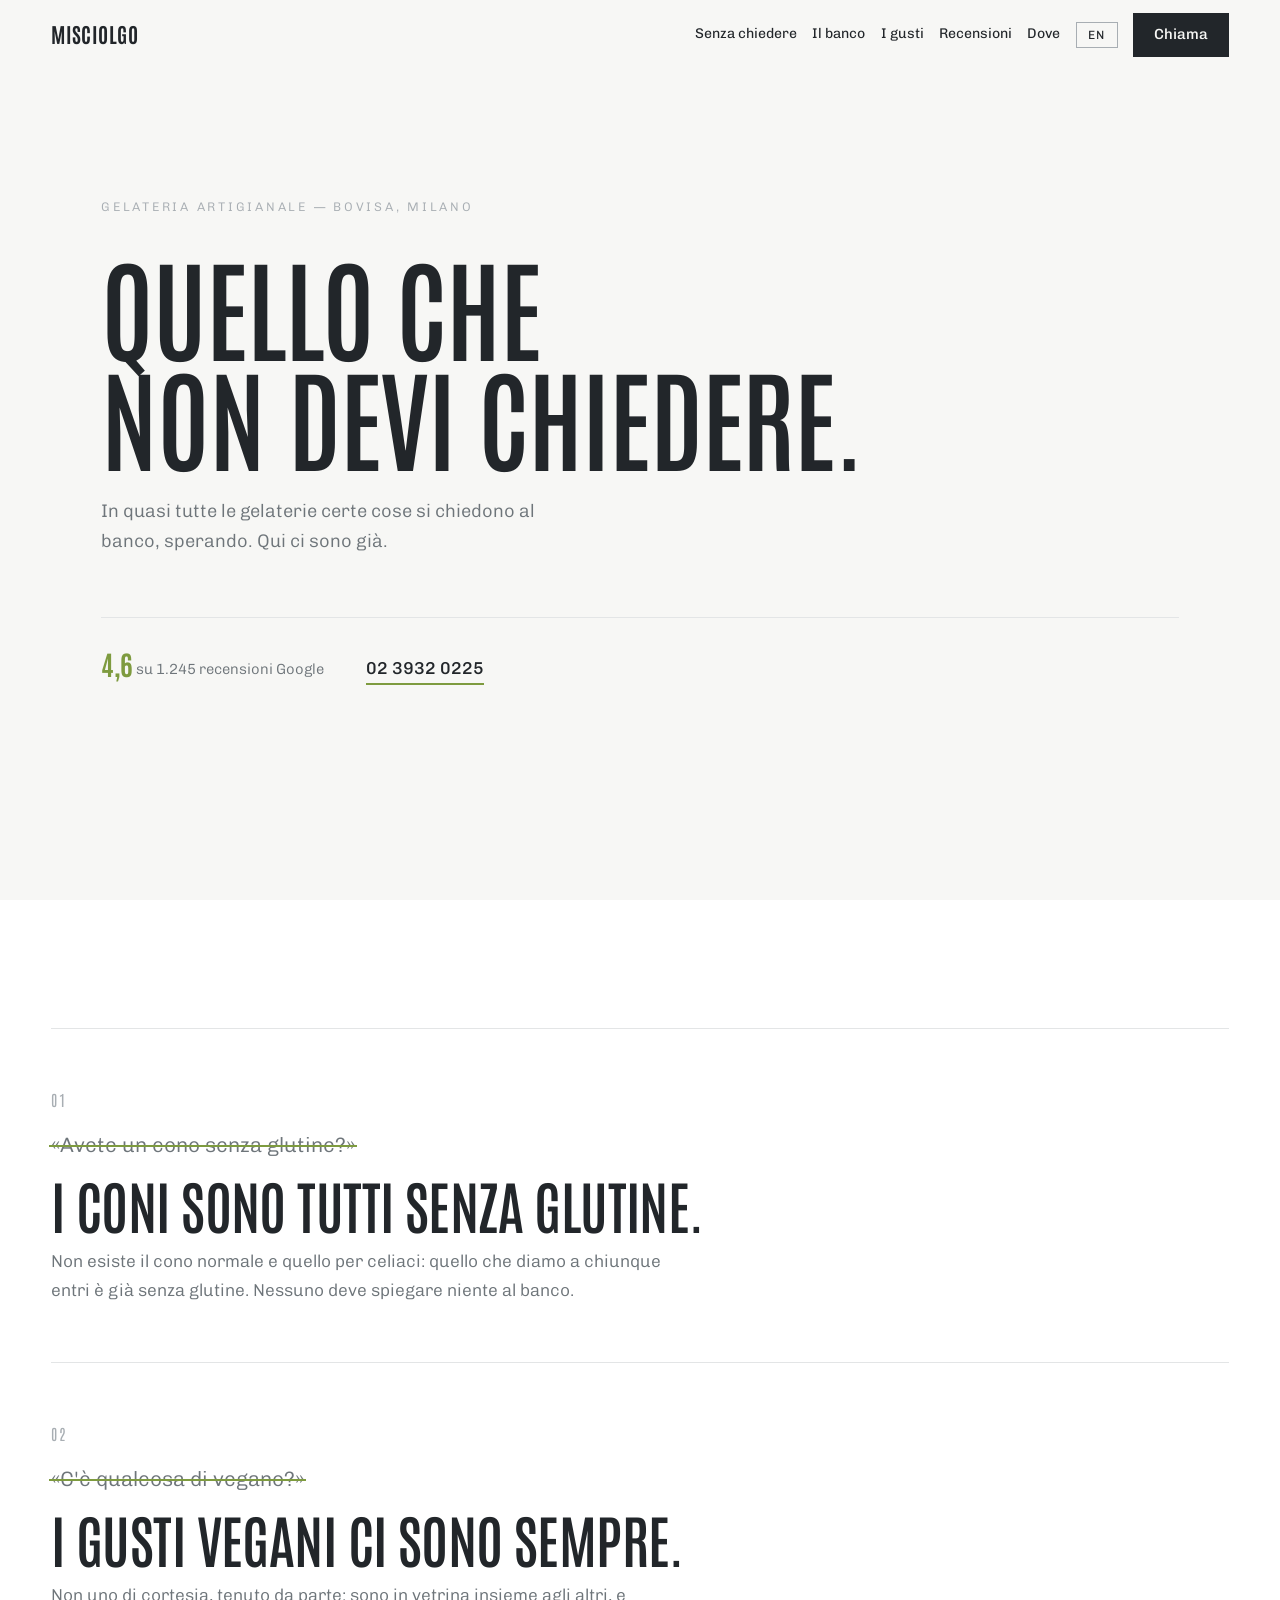
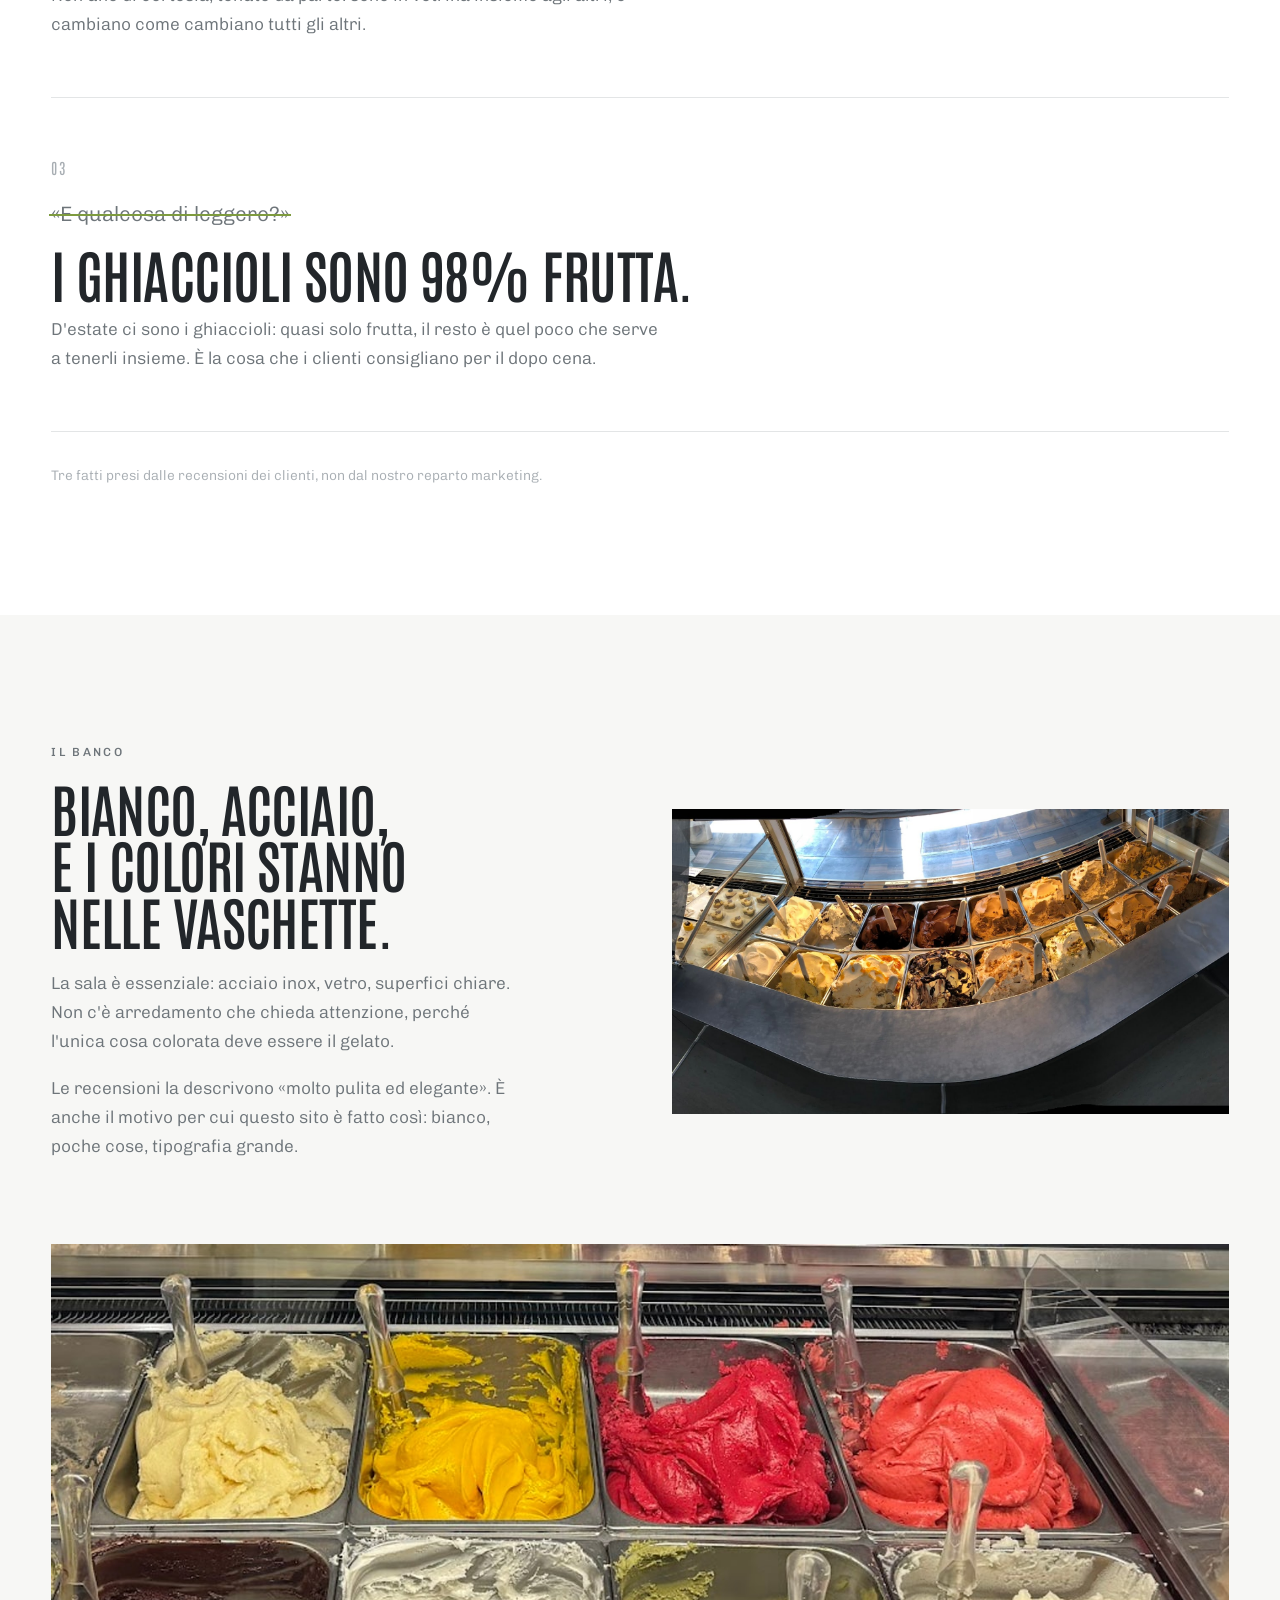
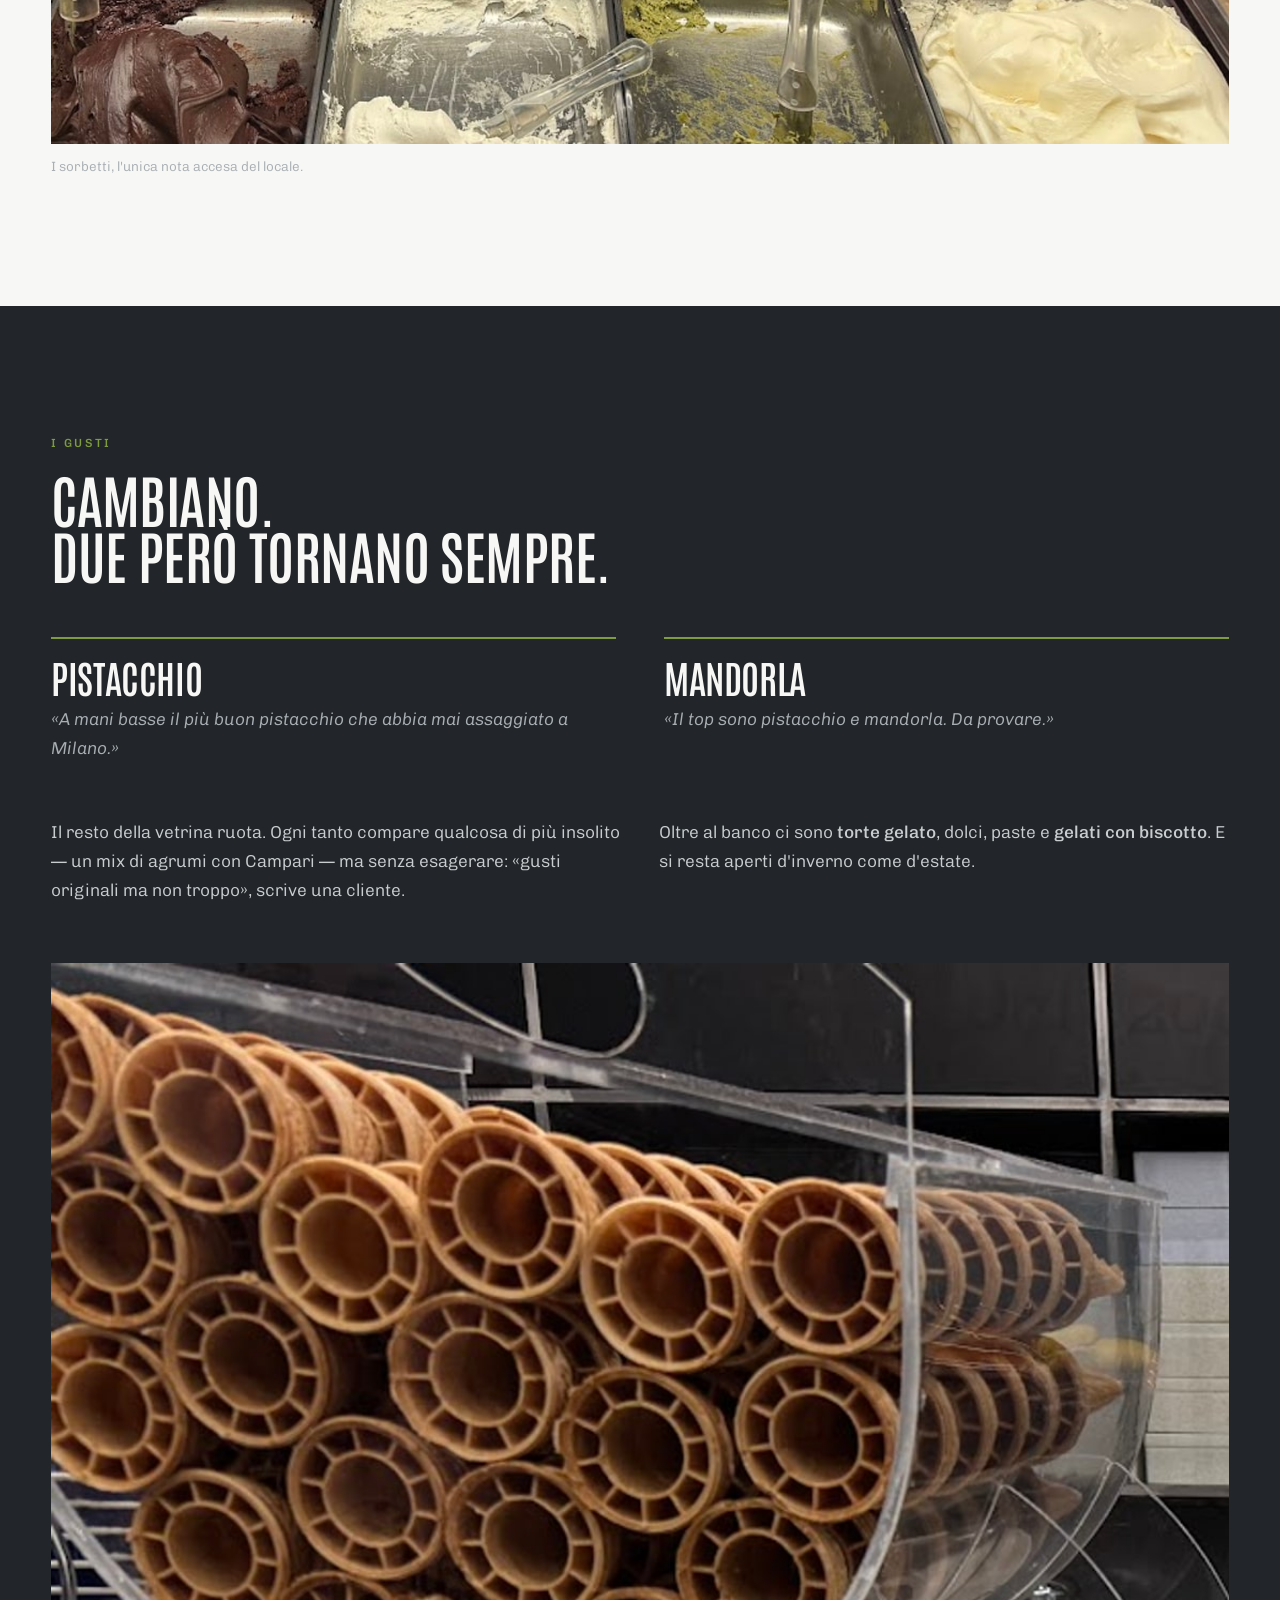
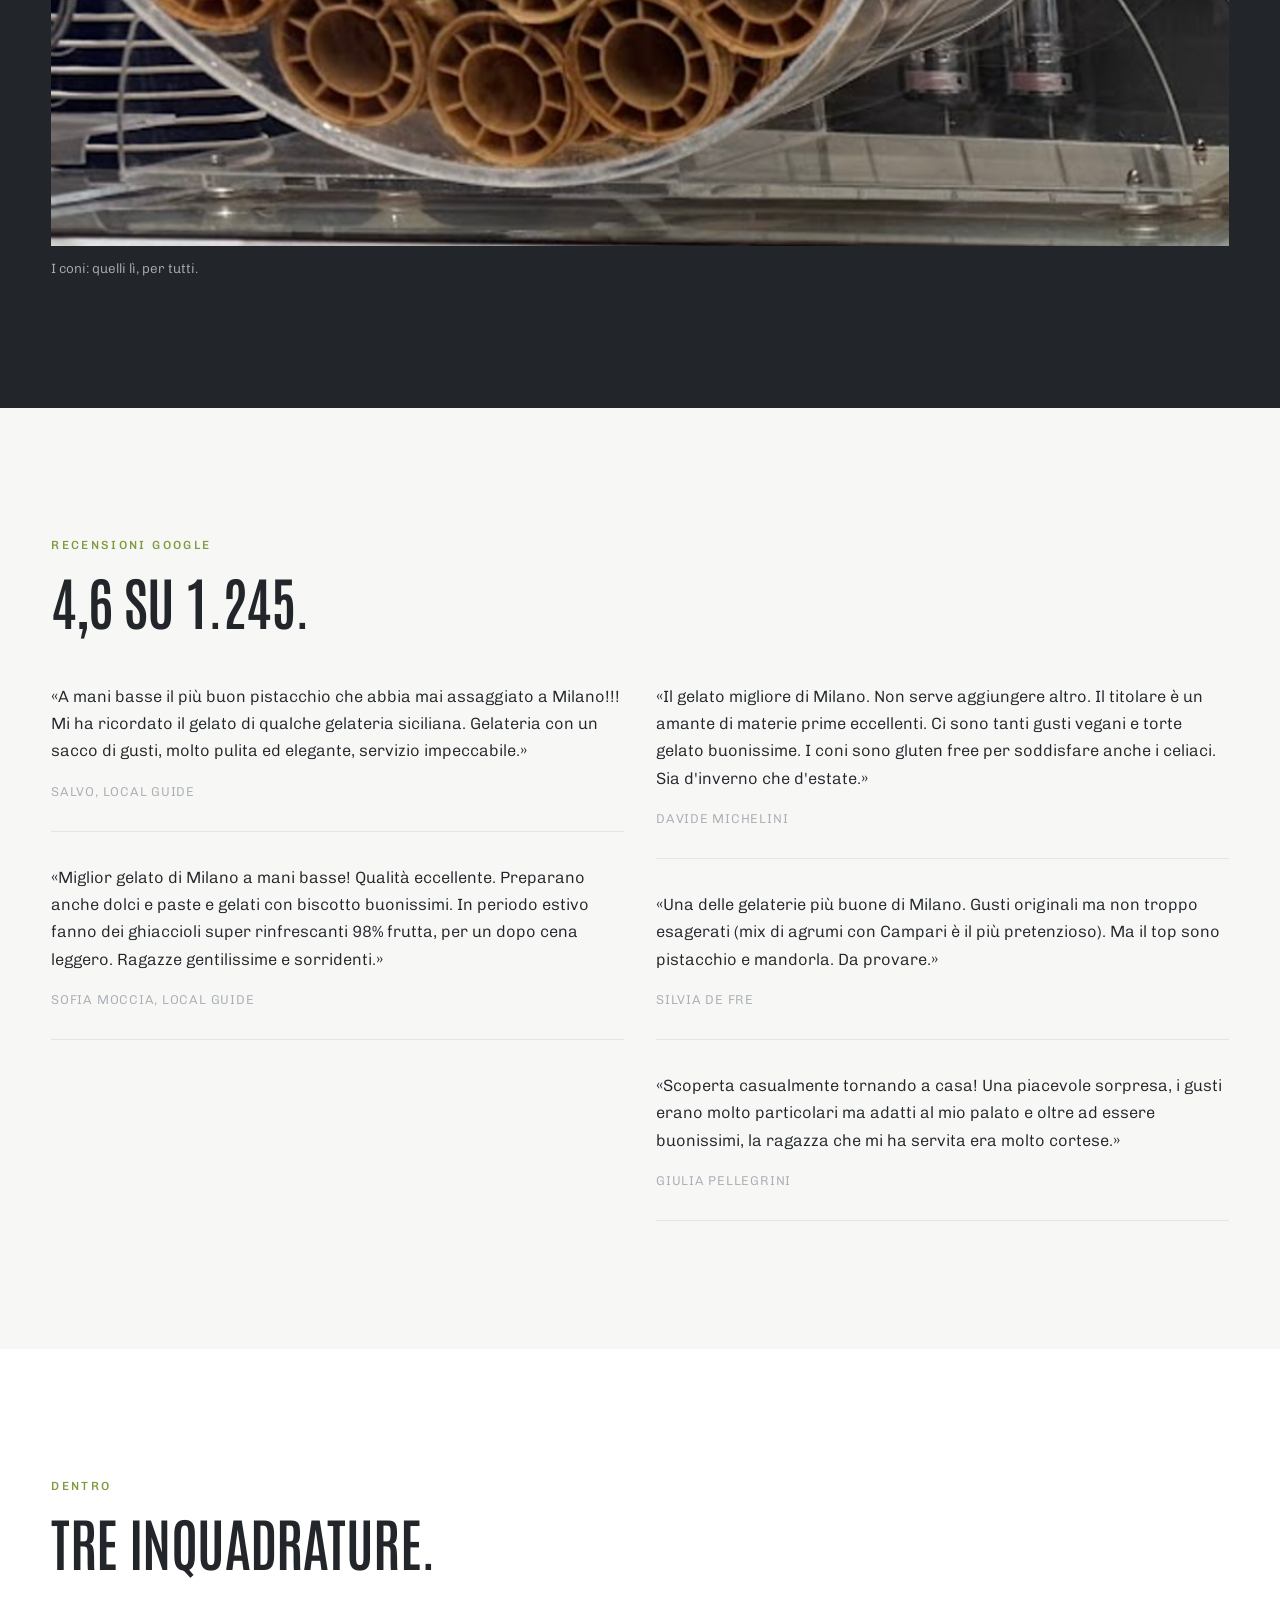
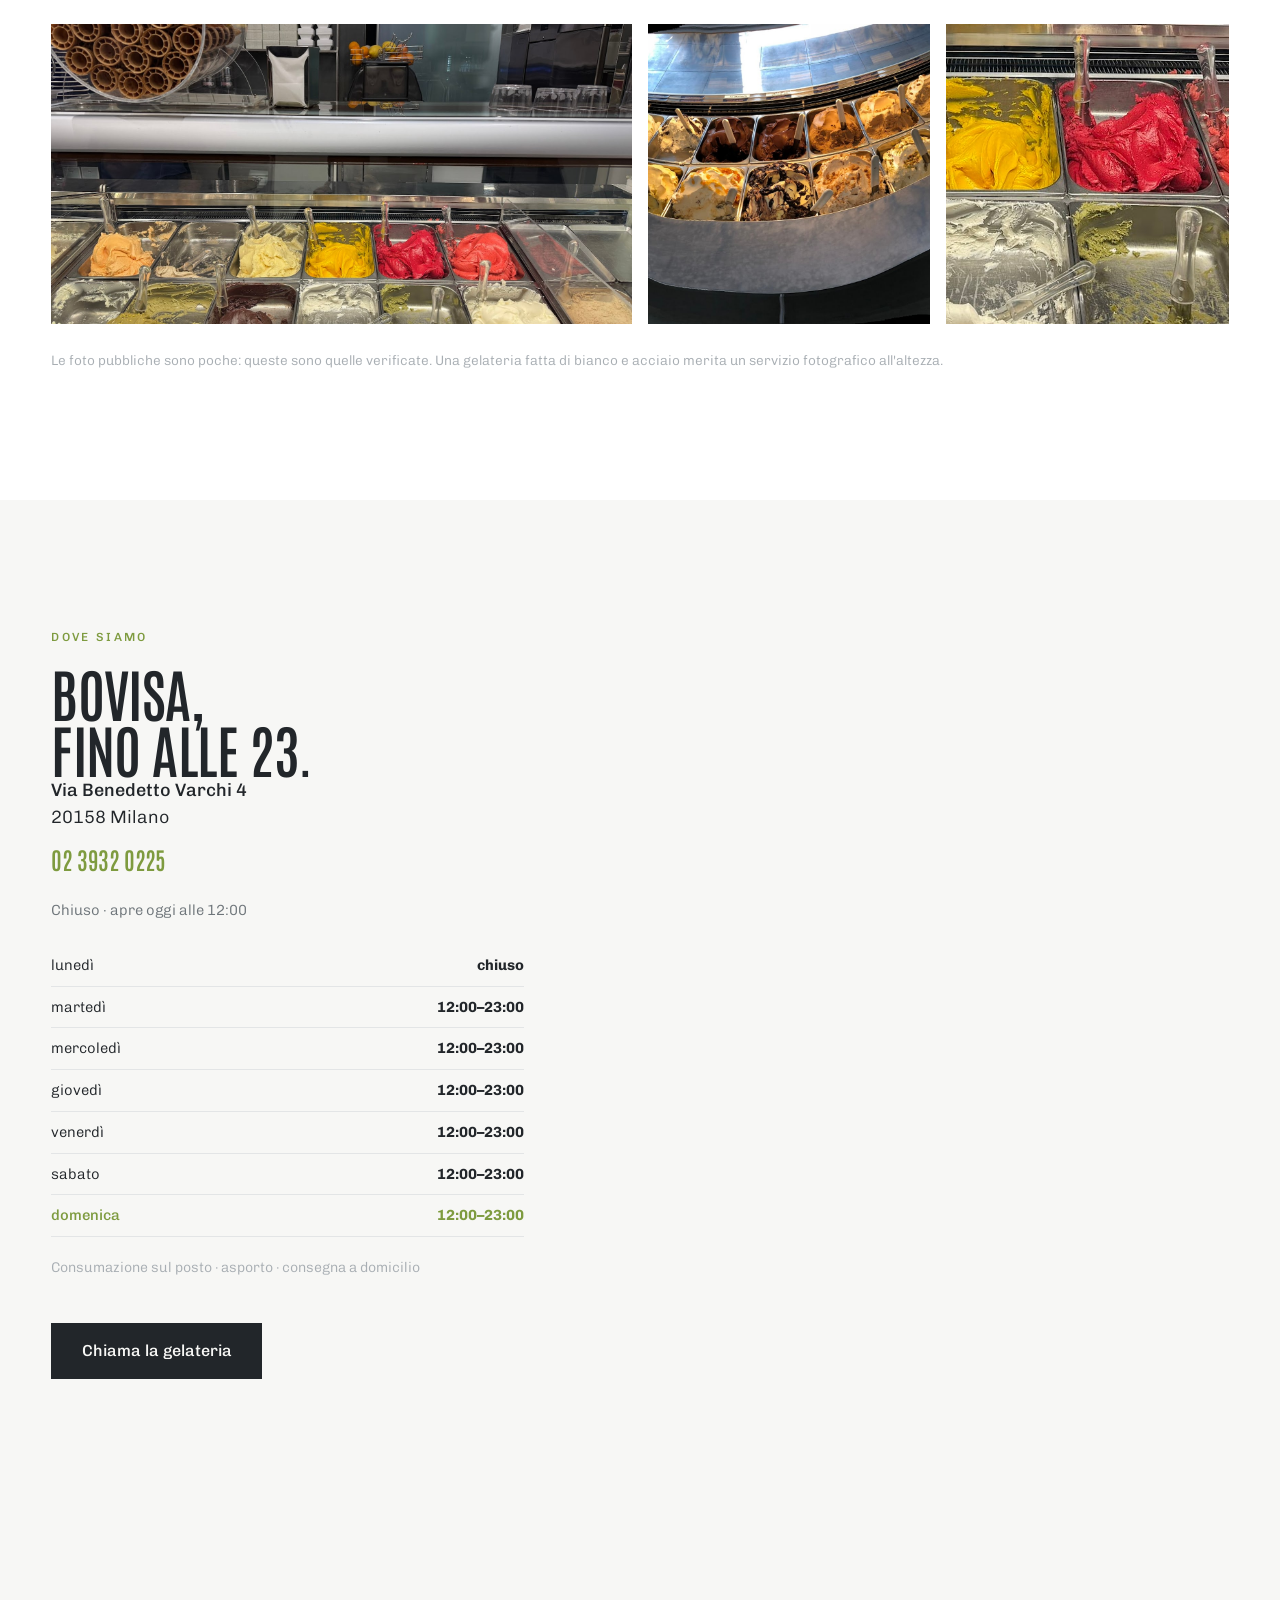
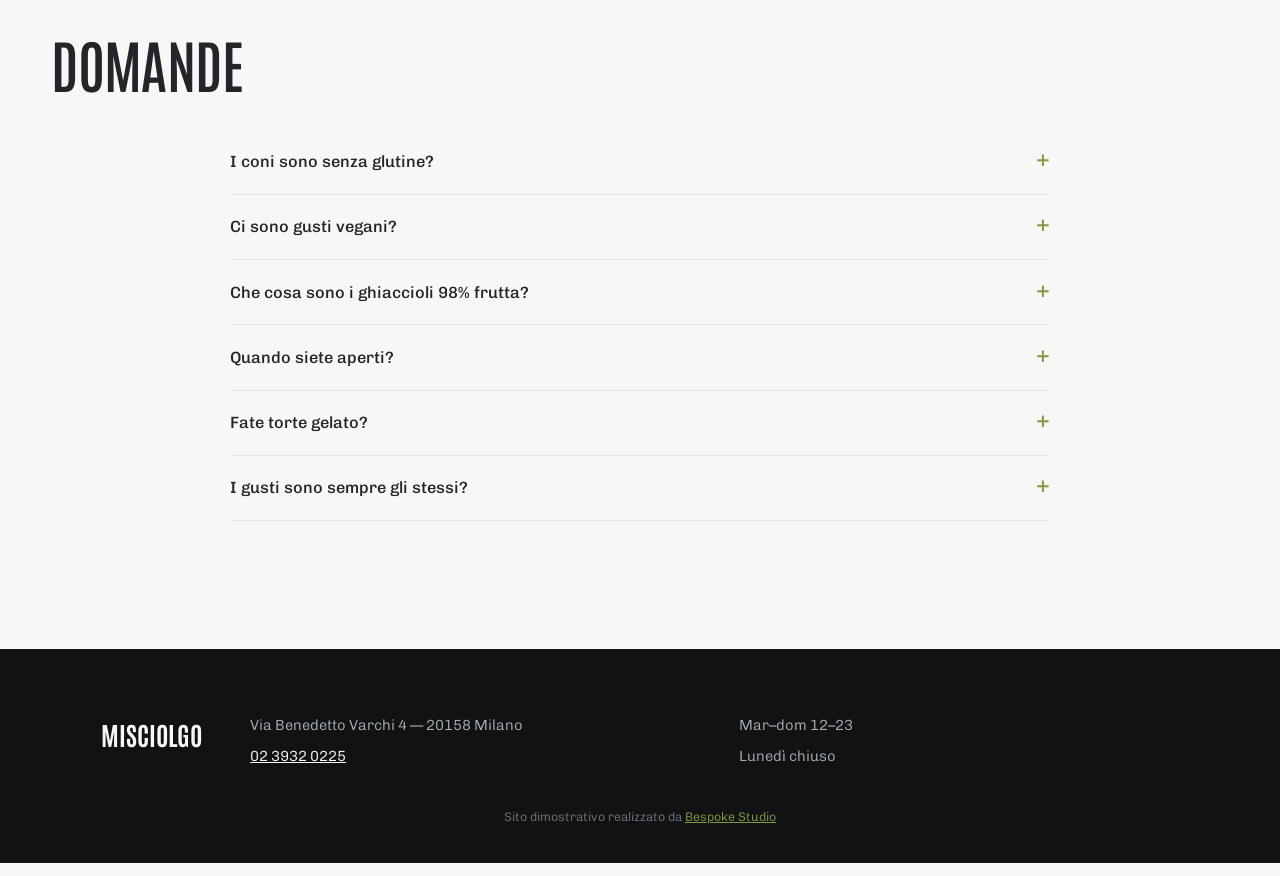
==== index.html @ 778546ae "MiSciolgo — sito vetrina (gelateria, Bovisa, Milano) Concept «Quello che non devi chiedere»: coni tu" ====
<!doctype html>
<html lang="it">
<head>
<meta charset="utf-8">
<meta name="viewport" content="width=device-width, initial-scale=1">
<title>MiSciolgo — Gelateria artigianale in Bovisa, Milano | Coni senza glutine</title>
<meta name="description" content="Gelateria artigianale in Bovisa, Milano: i coni sono tutti senza glutine, ci sono sempre gusti vegani e i ghiaccioli sono 98% frutta. Via Benedetto Varchi 4. 4,6 su 1.245 recensioni Google. Aperto fino alle 23.">
<link rel="canonical" href="https://rotenzark.github.io/misciolgo/">
<meta property="og:type" content="website">
<meta property="og:title" content="MiSciolgo — Gelateria artigianale in Bovisa, Milano">
<meta property="og:description" content="Quello che non devi chiedere: coni senza glutine, gusti vegani, ghiaccioli 98% frutta. Via Benedetto Varchi 4.">
<meta property="og:url" content="https://rotenzark.github.io/misciolgo/">
<meta property="og:image" content="https://rotenzark.github.io/misciolgo/img/og.jpg">
<meta property="og:locale" content="it_IT">
<meta name="twitter:card" content="summary_large_image">
<meta name="twitter:title" content="MiSciolgo — Gelateria artigianale in Bovisa, Milano">
<meta name="twitter:description" content="Coni senza glutine, gusti vegani, ghiaccioli 98% frutta. Bovisa, Milano.">
<meta name="twitter:image" content="https://rotenzark.github.io/misciolgo/img/og.jpg">
<meta name="theme-color" content="#F7F7F5">
<link rel="icon" href="img/favicon.svg" type="image/svg+xml">
<link rel="icon" href="img/favicon-32.png" sizes="32x32">
<link rel="apple-touch-icon" href="img/apple-touch-icon.png">
<link rel="preconnect" href="https://fonts.googleapis.com">
<link rel="preconnect" href="https://fonts.gstatic.com" crossorigin>
<link href="https://fonts.googleapis.com/css2?family=Antonio:wght@400;600;700&family=Chivo:wght@300;400;500;600&display=swap" rel="stylesheet">
<link rel="stylesheet" href="css/styles.css?v=1">
<script src="https://cdn.jsdelivr.net/npm/gsap@3.12.5/dist/gsap.min.js" defer></script>
<script src="https://cdn.jsdelivr.net/npm/gsap@3.12.5/dist/ScrollTrigger.min.js" defer></script>
<script src="js/main.js?v=1" defer></script>
<script type="application/ld+json">
{
  "@context": "https://schema.org",
  "@type": "IceCreamShop",
  "name": "MiSciolgo",
  "description": "Gelateria artigianale in Bovisa, Milano: gelati, sorbetti e torte gelato preparati in laboratorio, coni senza glutine, gusti vegani e ghiaccioli 98% frutta.",
  "url": "https://rotenzark.github.io/misciolgo/",
  "telephone": "+390239320225",
  "image": "https://rotenzark.github.io/misciolgo/img/banco.jpg",
  "priceRange": "€€",
  "servesCuisine": "Gelato",
  "address": {
    "@type": "PostalAddress",
    "streetAddress": "Via Benedetto Varchi 4",
    "addressLocality": "Milano",
    "postalCode": "20158",
    "addressCountry": "IT"
  },
  "geo": { "@type": "GeoCoordinates", "latitude": 45.4992998, "longitude": 9.1653897 },
  "aggregateRating": { "@type": "AggregateRating", "ratingValue": "4.6", "reviewCount": "1245" },
  "openingHoursSpecification": [
    { "@type": "OpeningHoursSpecification", "dayOfWeek": ["Tuesday","Wednesday","Thursday","Friday","Saturday","Sunday"], "opens": "12:00", "closes": "23:00" }
  ]
}
</script>
<script type="application/ld+json">
{
  "@context": "https://schema.org",
  "@type": "FAQPage",
  "mainEntity": [
    {
      "@type": "Question",
      "name": "I coni sono senza glutine?",
      "acceptedAnswer": { "@type": "Answer", "text": "Sì, tutti. Non c'è un cono normale e uno per celiaci: il cono che diamo a chiunque è già senza glutine." }
    },
    {
      "@type": "Question",
      "name": "Ci sono gusti vegani?",
      "acceptedAnswer": { "@type": "Answer", "text": "Sì, e non uno solo: i gusti vegani sono sempre in banco, non su richiesta." }
    },
    {
      "@type": "Question",
      "name": "Che cosa sono i ghiaccioli 98% frutta?",
      "acceptedAnswer": { "@type": "Answer", "text": "Ghiaccioli d'estate fatti quasi interamente di frutta: leggeri, buoni dopo cena. Il 98% è la quota di frutta, il resto è quello che serve per tenerli insieme." }
    },
    {
      "@type": "Question",
      "name": "Quando siete aperti?",
      "acceptedAnswer": { "@type": "Answer", "text": "Da martedì a domenica dalle 12 alle 23. Il lunedì è il giorno di chiusura. Siamo aperti d'inverno come d'estate." }
    },
    {
      "@type": "Question",
      "name": "Fate torte gelato?",
      "acceptedAnswer": { "@type": "Answer", "text": "Sì, insieme a dolci, paste e gelati con biscotto. Per le torte conviene una telefonata allo 02 3932 0225." }
    },
    {
      "@type": "Question",
      "name": "I gusti sono sempre gli stessi?",
      "acceptedAnswer": { "@type": "Answer", "text": "No, cambiano periodicamente. Fra quelli che i clienti citano più spesso ci sono il pistacchio e la mandorla; ogni tanto compare qualcosa di più insolito, come un mix di agrumi con Campari." }
    }
  ]
}
</script>
</head>
<body>

<div id="intro" aria-hidden="true"><span id="introMark">MiSciolgo</span></div>

<a class="skip" href="#hero" data-i18n="skip">Vai al contenuto</a>

<header id="header">
  <a class="brand" href="#hero" aria-label="MiSciolgo, torna in cima" data-i18n-aria="brand.aria">MiSciolgo</a>
  <button id="burger" aria-expanded="false" aria-controls="mainNav" aria-label="Apri il menu" data-i18n-aria="burger.aria">
    <span></span><span></span><span></span>
  </button>
  <nav id="mainNav" aria-label="Principale">
    <a href="#chiedere" data-i18n="nav.chiedere">Senza chiedere</a>
    <a href="#banco" data-i18n="nav.banco">Il banco</a>
    <a href="#gusti" data-i18n="nav.gusti">I gusti</a>
    <a href="#voci" data-i18n="nav.voci">Recensioni</a>
    <a href="#dove" data-i18n="nav.dove">Dove</a>
    <button id="langToggle" type="button" aria-label="Switch to English" data-i18n-aria="lang.aria"><span data-i18n="lang.txt">EN</span></button>
    <a class="cta" href="tel:+390239320225" data-i18n="nav.cta">Chiama</a>
  </nav>
</header>

<main>

<!-- ══════════ HERO ══════════ -->
<section id="hero">
  <p class="hero-kicker" data-i18n="hero.kicker">Gelateria artigianale — Bovisa, Milano</p>
  <h1 data-i18n="hero.h">Quello che<br>non devi chiedere.</h1>
  <p class="hero-sub" data-i18n="hero.sub">In quasi tutte le gelaterie certe cose si chiedono al banco, sperando. Qui ci sono già.</p>
  <div class="hero-meta">
    <p class="hero-rating"><strong>4,6</strong> <span data-i18n="hero.rating">su 1.245 recensioni Google</span></p>
    <a class="hero-call" href="tel:+390239320225">02 3932 0225</a>
  </div>
</section>

<!-- ══════════ I TRE FATTI — il gesto-firma ══════════ -->
<section id="chiedere">
  <ol class="fatti">
    <li class="fatto reveal">
      <p class="domanda"><span class="dom-testo" data-i18n="q1">«Avete un cono senza glutine?»</span></p>
      <h2 data-i18n="a1">I coni sono tutti senza glutine.</h2>
      <p class="fatto-p" data-i18n="p1">Non esiste il cono normale e quello per celiaci: quello che diamo a chiunque entri è già senza glutine. Nessuno deve spiegare niente al banco.</p>
    </li>
    <li class="fatto reveal">
      <p class="domanda"><span class="dom-testo" data-i18n="q2">«C'è qualcosa di vegano?»</span></p>
      <h2 data-i18n="a2">I gusti vegani ci sono sempre.</h2>
      <p class="fatto-p" data-i18n="p2">Non uno di cortesia, tenuto da parte: sono in vetrina insieme agli altri, e cambiano come cambiano tutti gli altri.</p>
    </li>
    <li class="fatto reveal">
      <p class="domanda"><span class="dom-testo" data-i18n="q3">«E qualcosa di leggero?»</span></p>
      <h2 data-i18n="a3">I ghiaccioli sono 98% frutta.</h2>
      <p class="fatto-p" data-i18n="p3">D'estate ci sono i ghiaccioli: quasi solo frutta, il resto è quel poco che serve a tenerli insieme. È la cosa che i clienti consigliano per il dopo cena.</p>
    </li>
  </ol>
  <p class="fatti-nota reveal" data-i18n="fatti.nota">Tre fatti presi dalle recensioni dei clienti, non dal nostro reparto marketing.</p>
</section>

<!-- ══════════ IL BANCO ══════════ -->
<section id="banco">
  <div class="banco-grid">
    <div class="banco-testo reveal">
      <p class="eyebrow" data-i18n="banco.eyebrow">Il banco</p>
      <h2 data-i18n="banco.h">Bianco, acciaio,<br>e i colori stanno<br>nelle vaschette.</h2>
      <p data-i18n="banco.p1">La sala è essenziale: acciaio inox, vetro, superfici chiare. Non c'è arredamento che chieda attenzione, perché l'unica cosa colorata deve essere il gelato.</p>
      <p data-i18n="banco.p2">Le recensioni la descrivono «molto pulita ed elegante». È anche il motivo per cui questo sito è fatto così: bianco, poche cose, tipografia grande.</p>
    </div>
    <figure class="banco-fig reveal">
      <img src="img/acciaio.jpg" alt="Il banco curvo in acciaio inox con le vaschette del gelato" width="1700" height="921">
    </figure>
  </div>
  <figure class="banco-largo reveal">
    <img src="img/sorbetti.jpg" alt="Le vaschette dei sorbetti: mango, frutti rossi, pistacchio, cioccolato fondente" width="1400" height="781">
    <figcaption data-i18n="banco.cap">I sorbetti, l'unica nota accesa del locale.</figcaption>
  </figure>
</section>

<!-- ══════════ I GUSTI ══════════ -->
<section id="gusti">
  <div class="sec-head reveal">
    <p class="eyebrow" data-i18n="gusti.eyebrow">I gusti</p>
    <h2 data-i18n="gusti.h">Cambiano.<br>Due però tornano sempre.</h2>
  </div>
  <div class="gusti-due">
    <div class="gusto-big reveal">
      <h3>Pistacchio</h3>
      <p data-i18n="g1">«A mani basse il più buon pistacchio che abbia mai assaggiato a Milano.»</p>
    </div>
    <div class="gusto-big reveal">
      <h3>Mandorla</h3>
      <p data-i18n="g2">«Il top sono pistacchio e mandorla. Da provare.»</p>
    </div>
  </div>
  <div class="gusti-altro reveal">
    <p data-i18n="gusti.p1">Il resto della vetrina ruota. Ogni tanto compare qualcosa di più insolito — un mix di agrumi con Campari — ma senza esagerare: «gusti originali ma non troppo», scrive una cliente.</p>
    <p data-i18n="gusti.p2">Oltre al banco ci sono <strong>torte gelato</strong>, dolci, paste e <strong>gelati con biscotto</strong>. E si resta aperti d'inverno come d'estate.</p>
  </div>
  <figure class="gusti-fig reveal">
    <img src="img/coni.jpg" alt="I coni impilati sul banco, tutti senza glutine" width="1100" height="800">
    <figcaption data-i18n="gusti.cap">I coni: quelli lì, per tutti.</figcaption>
  </figure>
</section>

<!-- ══════════ RECENSIONI ══════════ -->
<section id="voci">
  <div class="sec-head reveal">
    <p class="eyebrow" data-i18n="voci.eyebrow">Recensioni Google</p>
    <h2 data-i18n="voci.h">4,6 su 1.245.</h2>
  </div>
  <div class="voci-grid">
    <blockquote class="reveal"><p data-i18n="v1.p">«A mani basse il più buon pistacchio che abbia mai assaggiato a Milano!!! Mi ha ricordato il gelato di qualche gelateria siciliana. Gelateria con un sacco di gusti, molto pulita ed elegante, servizio impeccabile.»</p><cite data-i18n="v1.c">Salvo, Local Guide</cite></blockquote>
    <blockquote class="reveal"><p data-i18n="v2.p">«Miglior gelato di Milano a mani basse! Qualità eccellente. Preparano anche dolci e paste e gelati con biscotto buonissimi. In periodo estivo fanno dei ghiaccioli super rinfrescanti 98% frutta, per un dopo cena leggero. Ragazze gentilissime e sorridenti.»</p><cite data-i18n="v2.c">Sofia Moccia, Local Guide</cite></blockquote>
    <blockquote class="reveal"><p data-i18n="v3.p">«Il gelato migliore di Milano. Non serve aggiungere altro. Il titolare è un amante di materie prime eccellenti. Ci sono tanti gusti vegani e torte gelato buonissime. I coni sono gluten free per soddisfare anche i celiaci. Sia d'inverno che d'estate.»</p><cite data-i18n="v3.c">Davide Michelini</cite></blockquote>
    <blockquote class="reveal"><p data-i18n="v4.p">«Una delle gelaterie più buone di Milano. Gusti originali ma non troppo esagerati (mix di agrumi con Campari è il più pretenzioso). Ma il top sono pistacchio e mandorla. Da provare.»</p><cite data-i18n="v4.c">Silvia De Fre</cite></blockquote>
    <blockquote class="reveal"><p data-i18n="v5.p">«Scoperta casualmente tornando a casa! Una piacevole sorpresa, i gusti erano molto particolari ma adatti al mio palato e oltre ad essere buonissimi, la ragazza che mi ha servita era molto cortese.»</p><cite data-i18n="v5.c">Giulia Pellegrini</cite></blockquote>
  </div>
</section>

<!-- ══════════ GALLERY ══════════ -->
<section id="dentro">
  <div class="sec-head reveal">
    <p class="eyebrow" data-i18n="dentro.eyebrow">Dentro</p>
    <h2 data-i18n="dentro.h">Tre inquadrature.</h2>
  </div>
  <div class="dentro-grid">
    <button class="shot shot-wide reveal" data-full="img/banco.jpg" aria-label="Ingrandisci: il banco" data-i18n-aria="dentro.a1">
      <img src="img/banco.jpg" alt="Il banco con i coni impilati e le vaschette" width="1700" height="1275">
    </button>
    <button class="shot reveal" data-full="img/acciaio.jpg" aria-label="Ingrandisci: il banco in acciaio" data-i18n-aria="dentro.a2">
      <img src="img/acciaio.jpg" alt="Il banco curvo in acciaio inox" width="1700" height="921">
    </button>
    <button class="shot reveal" data-full="img/sorbetti.jpg" aria-label="Ingrandisci: i sorbetti" data-i18n-aria="dentro.a3">
      <img src="img/sorbetti.jpg" alt="Le vaschette dei sorbetti colorati" width="1400" height="781">
    </button>
  </div>
  <p class="dentro-nota reveal" data-i18n="dentro.nota">Le foto pubbliche sono poche: queste sono quelle verificate. Una gelateria fatta di bianco e acciaio merita un servizio fotografico all'altezza.</p>
</section>

<!-- ══════════ DOVE ══════════ -->
<section id="dove">
  <div class="dove-grid">
    <div class="dove-info reveal">
      <p class="eyebrow" data-i18n="dove.eyebrow">Dove siamo</p>
      <h2 data-i18n="dove.h">Bovisa,<br>fino alle 23.</h2>
      <address>
        <strong>Via Benedetto Varchi 4</strong><br>
        20158 Milano
      </address>
      <p class="dove-tel"><a href="tel:+390239320225">02 3932 0225</a></p>
      <p class="dove-stato"><span id="orarioStato">&nbsp;</span></p>
      <ul class="orari">
        <li data-day="1"><span data-i18n="d.lun">lunedì</span><b data-i18n="d.chiuso">chiuso</b></li>
        <li data-day="2"><span data-i18n="d.mar">martedì</span><b>12:00–23:00</b></li>
        <li data-day="3"><span data-i18n="d.mer">mercoledì</span><b>12:00–23:00</b></li>
        <li data-day="4"><span data-i18n="d.gio">giovedì</span><b>12:00–23:00</b></li>
        <li data-day="5"><span data-i18n="d.ven">venerdì</span><b>12:00–23:00</b></li>
        <li data-day="6"><span data-i18n="d.sab">sabato</span><b>12:00–23:00</b></li>
        <li data-day="0"><span data-i18n="d.dom">domenica</span><b>12:00–23:00</b></li>
      </ul>
      <p class="dove-serv" data-i18n="dove.serv">Consumazione sul posto · asporto · consegna a domicilio</p>
      <a class="cta cta-big" href="tel:+390239320225" data-i18n="dove.cta">Chiama la gelateria</a>
    </div>
    <div class="dove-map reveal">
      <iframe
        title="Mappa: MiSciolgo, Via Benedetto Varchi 4, Milano"
        data-i18n-title="dove.maptitle"
        src="https://www.google.com/maps?q=Misciolgo,+Via+Benedetto+Varchi+4,+20158+Milano&output=embed"
        width="600" height="450" style="border:0" allowfullscreen="" referrerpolicy="no-referrer-when-downgrade"></iframe>
    </div>
  </div>
</section>

<!-- ══════════ FAQ ══════════ -->
<section id="faq">
  <h2 class="reveal" data-i18n="faq.h">Domande</h2>
  <div class="faq-list">
    <details class="reveal"><summary data-i18n="f1.q">I coni sono senza glutine?</summary><p data-i18n="f1.a">Sì, tutti. Non c'è un cono normale e uno per celiaci: quello che diamo a chiunque è già senza glutine.</p></details>
    <details class="reveal"><summary data-i18n="f2.q">Ci sono gusti vegani?</summary><p data-i18n="f2.a">Sì, e non uno solo: sono sempre in banco, non su richiesta.</p></details>
    <details class="reveal"><summary data-i18n="f3.q">Che cosa sono i ghiaccioli 98% frutta?</summary><p data-i18n="f3.a">Ghiaccioli estivi fatti quasi interamente di frutta. Il 98% è la quota di frutta; il resto è quel poco che serve a tenerli insieme.</p></details>
    <details class="reveal"><summary data-i18n="f4.q">Quando siete aperti?</summary><p data-i18n="f4.a">Da martedì a domenica, dalle 12 alle 23. Il lunedì è chiuso. Siamo aperti d'inverno come d'estate.</p></details>
    <details class="reveal"><summary data-i18n="f5.q">Fate torte gelato?</summary><p data-i18n="f5.a">Sì, insieme a dolci, paste e gelati con biscotto. Per le torte conviene una telefonata.</p></details>
    <details class="reveal"><summary data-i18n="f6.q">I gusti sono sempre gli stessi?</summary><p data-i18n="f6.a">No, cambiano periodicamente. Pistacchio e mandorla sono quelli che i clienti citano più spesso.</p></details>
  </div>
</section>

</main>

<footer>
  <div class="foot-inner">
    <p class="foot-name">MiSciolgo</p>
    <div class="foot-col">
      <p>Via Benedetto Varchi 4 — 20158 Milano</p>
      <p><a href="tel:+390239320225">02 3932 0225</a></p>
    </div>
    <div class="foot-col">
      <p data-i18n="foot.orari">Mar–dom 12–23</p>
      <p data-i18n="foot.chiuso">Lunedì chiuso</p>
    </div>
  </div>
  <p class="foot-credit">
    <span data-i18n="foot.demo">Sito dimostrativo realizzato da</span>
    <a href="https://bespokestud.io" target="_blank" rel="noopener">Bespoke Studio</a>
  </p>
</footer>

<div id="actionBar">
  <a href="tel:+390239320225" class="ab-call" data-i18n="ab.call">Chiama</a>
  <a href="#dove" class="ab-map" data-i18n="ab.map">Dove siamo</a>
</div>

<div id="lightbox" hidden>
  <button id="lightboxClose" aria-label="Chiudi" data-i18n-aria="lb.close">✕</button>
  <img id="lightboxImg" src="" alt="">
</div>

</body>
</html>
---- css/styles.css ----
/* ══════════════════════════════════════════════════════════════════
   MiSciolgo — gelateria, Bovisa (Milano)
   Concept: «QUELLO CHE NON DEVI CHIEDERE». Il gesto-firma è la domanda
   che si cancella: sopra ogni fatto c'è la frase che in una gelateria
   qualunque saresti costretto a dire al banco, e una riga la barra —
   perché qui la risposta c'è già.
   Registro visivo preso dalla loro sala, che Google descrive come
   «minimal dominata dal bianco e dall'acciaio»: bianco, acciaio, molta
   aria, e il colore lasciato solo alle vaschette.
   ⚠️ Deliberatamente agli antipodi di Dolci Storie #138, che è a 200 m.
   ══════════════════════════════════════════════════════════════════ */

/* ---------- PLUMBING (reset tecnico canonico) ---------- */
[hidden] { display: none !important; }
img { max-width: 100%; height: auto; }
@media (prefers-reduced-motion: reduce) {
  *, *::before, *::after {
    animation-duration: .01ms !important;
    animation-iteration-count: 1 !important;
    transition-duration: .01ms !important;
    scroll-behavior: auto !important;
  }
  .reveal { opacity: 1 !important; }
  /* senza motion la riga di cancellatura è già tirata: il senso resta */
  .dom-testo::after { transform: scaleX(1) !important; }
}

/* ---------- STATO INIZIALE DEI .reveal ----------
   Obbligatorio con `immediateRender:false`, altrimenti gli elementi
   compaiono, vengono azzerati dal trigger e ri-dissolti (il flash del
   19/7). Verificato da `lint-sito` col check `reveal-initial-state`. */
.js .reveal { opacity: 0; }
.js .reveal.in-view { opacity: 1; }
html:not(.js) .reveal, html.reduced-motion .reveal { opacity: 1; }

/* ---------- design system ---------- */
:root {
  --bianco: #F7F7F5;
  --bianco-puro: #FFFFFF;
  --acciaio: #A8AEB3;
  --acciaio-chiaro: #E3E5E6;
  --grafite: #22262A;
  --nero: #101214;
  --pistacchio: #7E9B3F;
  --tenue: #6E757A;

  --display: 'Antonio', 'Arial Narrow', sans-serif;
  --testo: 'Chivo', system-ui, -apple-system, sans-serif;
  --gut: clamp(1.25rem, 4vw, 4rem);
  --max: 1180px;
}

* { box-sizing: border-box; }
html { scroll-behavior: smooth; scroll-padding-top: 5rem; }
body {
  margin: 0;
  background: var(--bianco);
  color: var(--grafite);
  font-family: var(--testo);
  font-weight: 300;
  font-size: clamp(1rem, .5vw + .9rem, 1.08rem);
  line-height: 1.68;
  -webkit-font-smoothing: antialiased;
  overflow-x: hidden;
}
h1, h2, h3 {
  font-family: var(--display); font-weight: 600;
  line-height: .98; letter-spacing: -.01em; margin: 0;
  text-transform: uppercase;
}
h1 { font-size: clamp(2.8rem, 9vw, 7rem); }
h2 { font-size: clamp(1.9rem, 5vw, 3.6rem); }
h3 { font-size: clamp(1.5rem, 3.4vw, 2.4rem); }
p { margin: 0 0 1.05em; }
a { color: inherit; }
strong { font-weight: 500; }

.eyebrow {
  font-family: var(--testo); font-weight: 500;
  font-size: .74rem; letter-spacing: .2em; text-transform: uppercase;
  color: var(--pistacchio); margin-bottom: 1rem;
}
.sec-head { max-width: var(--max); margin: 0 auto clamp(2rem, 5vw, 3.4rem); }
section { padding: clamp(4.5rem, 10vw, 8rem) var(--gut); }

.skip { position: absolute; left: -9999px; top: 0; background: var(--grafite); color: var(--bianco); padding: .8rem 1.2rem; z-index: 999; }
.skip:focus { left: .5rem; top: .5rem; }

/* ══════════ intro ══════════ */
#intro {
  position: fixed; inset: 0; z-index: 300;
  background: var(--bianco); color: var(--grafite);
  display: grid; place-items: center;
  transition: opacity .6s ease;
}
#intro.hide { opacity: 0; pointer-events: none; }
html:not(.js) #intro { display: none; }
#introMark { font-family: var(--display); font-weight: 700; font-size: clamp(2rem, 8vw, 4.5rem); text-transform: uppercase; }
.reduced-motion #intro { display: none; }

/* ══════════ header ══════════ */
#header {
  position: fixed; inset: 0 0 auto 0; z-index: 200;
  display: flex; align-items: center; gap: 1rem;
  padding: .8rem var(--gut);
  background: var(--bianco);
  border-bottom: 1px solid transparent;
  transition: border-color .3s ease;
}
#header.scrolled { border-bottom-color: var(--acciaio-chiaro); }
.brand {
  font-family: var(--display); font-weight: 700; font-size: 1.3rem;
  text-transform: uppercase; letter-spacing: .02em;
  text-decoration: none; margin-right: auto;
}
#mainNav { display: flex; align-items: center; gap: clamp(.5rem, 1.2vw, 1.3rem); }
#mainNav a:not(.cta) {
  text-decoration: none; font-size: .88rem; font-weight: 400;
  padding: .3rem 0; border-bottom: 1.5px solid transparent; white-space: nowrap;
}
#mainNav a:not(.cta):hover { border-bottom-color: var(--pistacchio); }
#langToggle {
  font-family: var(--testo); font-size: .75rem; letter-spacing: .12em;
  background: none; border: 1px solid var(--acciaio); border-radius: 0;
  padding: .3rem .7rem; color: inherit; cursor: pointer;
}
#langToggle:hover { border-color: var(--pistacchio); color: var(--pistacchio); }
/* `:not(.cta)` + inline-flex: senza, `#mainNav a` (1,0,1) batte `.cta`
   (0,1,0) e ne azzera il padding orizzontale. */
.cta {
  display: inline-flex; align-items: center; justify-content: center;
  flex: 0 0 auto; white-space: nowrap;
  background: var(--grafite); color: var(--bianco) !important;
  padding: .6rem 1.3rem; border-radius: 0;
  font-weight: 500; text-decoration: none; font-size: .92rem;
}
.cta:hover { background: var(--pistacchio); }
.cta-big { margin-top: 1.8rem; padding: .9rem 1.9rem; font-size: 1rem; }

#burger { display: none; flex-direction: column; gap: 5px; background: none; border: 0; cursor: pointer; padding: .4rem; }
#burger span { display: block; width: 26px; height: 2px; background: var(--grafite); }

/* ══════════ HERO ══════════ */
#hero {
  min-height: 100vh; min-height: 100svh;
  padding-top: 7rem;
  max-width: var(--max); margin: 0 auto;
  display: flex; flex-direction: column; justify-content: center;
}
.hero-kicker {
  font-size: .78rem; letter-spacing: .22em; text-transform: uppercase;
  color: var(--acciaio); margin-bottom: 2rem;
}
#hero h1 { margin-bottom: 1.6rem; }
.hero-sub { max-width: 42ch; font-size: 1.14rem; color: var(--tenue); }
.hero-meta {
  display: flex; flex-wrap: wrap; gap: 1rem 2.6rem; align-items: baseline;
  margin-top: 2.6rem; padding-top: 1.4rem; border-top: 1px solid var(--acciaio-chiaro);
}
.hero-rating { margin: 0; font-size: .92rem; color: var(--tenue); }
.hero-rating strong { font-family: var(--display); font-weight: 700; font-size: 1.7rem; color: var(--pistacchio); vertical-align: -.1em; }
.hero-call { font-weight: 500; text-decoration: none; border-bottom: 2px solid var(--pistacchio); }

/* ══════════ I TRE FATTI — il gesto-firma ══════════ */
#chiedere { background: var(--bianco-puro); }
.fatti {
  list-style: none; margin: 0 auto; padding: 0; max-width: var(--max);
  counter-reset: f;
}
.fatto {
  counter-increment: f;
  padding: clamp(2.2rem, 5vw, 3.6rem) 0;
  border-top: 1px solid var(--acciaio-chiaro);
}
.fatto:last-of-type { border-bottom: 1px solid var(--acciaio-chiaro); }
.fatto::before {
  content: '0' counter(f);
  display: block; font-family: var(--display); font-weight: 400;
  font-size: .95rem; color: var(--acciaio); margin-bottom: 1rem;
  letter-spacing: .1em;
}
/* --- la domanda che si cancella --- */
.domanda { margin: 0 0 .8rem; font-size: clamp(1rem, 2vw, 1.3rem); color: var(--tenue); }
.dom-testo { position: relative; display: inline; }
.dom-testo::after {
  content: ''; position: absolute;
  left: -.1em; right: -.1em; top: 52%;
  height: 2px; background: var(--pistacchio);
  transform: scaleX(0); transform-origin: left center;
  transition: transform .55s cubic-bezier(.65,0,.35,1);
}
/* il JS aggiunge solo questa classe: la riga si tira da sé */
.dom-testo.barrata::after { transform: scaleX(1); }
/* senza JS la domanda resta comunque barrata: il senso non si perde */
html:not(.js) .dom-testo::after { transform: scaleX(1); }
.fatto h2 { margin-bottom: .9rem; }
.fatto-p { max-width: 56ch; color: var(--tenue); margin: 0; }
.fatti-nota {
  max-width: var(--max); margin: 2rem auto 0;
  font-size: .86rem; color: var(--acciaio);
}

/* ══════════ IL BANCO ══════════ */
.banco-grid {
  max-width: var(--max); margin: 0 auto;
  display: grid; grid-template-columns: 1fr 1fr;
  gap: clamp(2rem, 5vw, 4rem); align-items: center;
}
.banco-testo h2 { margin-bottom: 1.3rem; }
.banco-testo p { max-width: 42ch; color: var(--tenue); }
.banco-fig { margin: 0; }
.banco-fig img { width: 100%; display: block; }
.banco-largo { max-width: var(--max); margin: clamp(2.5rem, 6vw, 4rem) auto 0; }
.banco-largo img { width: 100%; display: block; }
.banco-largo figcaption { margin-top: .7rem; font-size: .84rem; color: var(--acciaio); }

/* ══════════ I GUSTI ══════════ */
#gusti { background: var(--grafite); color: var(--bianco); }
#gusti h2 { color: var(--bianco); }
#gusti .eyebrow { color: var(--pistacchio); }
.gusti-due {
  max-width: var(--max); margin: 0 auto;
  display: grid; grid-template-columns: 1fr 1fr; gap: clamp(1.5rem, 4vw, 3rem);
}
.gusto-big { border-top: 2px solid var(--pistacchio); padding-top: 1.2rem; }
.gusto-big h3 { color: var(--bianco); margin-bottom: .6rem; }
.gusto-big p { color: var(--acciaio); font-style: italic; margin: 0; }
.gusti-altro {
  max-width: var(--max); margin: clamp(2.2rem, 5vw, 3.4rem) auto 0;
  columns: 2 320px; column-gap: 2.4rem;
}
.gusti-altro p { color: #C9CDD0; }
.gusti-fig { max-width: var(--max); margin: clamp(2.2rem, 5vw, 3.4rem) auto 0; }
.gusti-fig img { width: 100%; display: block; }
.gusti-fig figcaption { margin-top: .7rem; font-size: .84rem; color: var(--acciaio); }

/* ══════════ RECENSIONI ══════════ */
.voci-grid { max-width: var(--max); margin: 0 auto; columns: 2 320px; column-gap: 2rem; }
.voci-grid blockquote {
  break-inside: avoid; margin: 0 0 2rem; padding: 0 0 1.6rem;
  border-bottom: 1px solid var(--acciaio-chiaro);
}
.voci-grid p { font-size: 1.02rem; margin-bottom: .7rem; }
.voci-grid cite { font-style: normal; font-size: .8rem; letter-spacing: .06em; text-transform: uppercase; color: var(--acciaio); }

/* ══════════ GALLERY ══════════ */
#dentro { background: var(--bianco-puro); }
.dentro-grid {
  max-width: var(--max); margin: 0 auto;
  display: grid; grid-template-columns: repeat(auto-fit, minmax(250px, 1fr)); gap: 1rem;
}
.shot { padding: 0; border: 0; background: none; cursor: pointer; overflow: hidden; display: block; }
.shot img { width: 100%; height: 300px; object-fit: cover; display: block; transition: transform .5s ease; }
.shot:hover img { transform: scale(1.04); }
.shot-wide { grid-column: span 2; }
.dentro-nota { max-width: var(--max); margin: 1.6rem auto 0; font-size: .85rem; color: var(--acciaio); }

/* ══════════ DOVE ══════════ */
.dove-grid {
  max-width: var(--max); margin: 0 auto;
  display: grid; grid-template-columns: .85fr 1.15fr;
  gap: clamp(2rem, 5vw, 4rem); align-items: start;
}
.dove-info address { font-style: normal; font-size: 1.12rem; line-height: 1.5; margin-bottom: .5rem; }
.dove-tel a { font-family: var(--display); font-weight: 600; font-size: 1.5rem; color: var(--pistacchio); text-decoration: none; }
.dove-stato { font-size: .92rem; color: var(--tenue); margin-bottom: 1.4rem; }
.orari { list-style: none; margin: 0; padding: 0; font-size: .92rem; }
.orari li { display: flex; justify-content: space-between; gap: 1rem; padding: .5rem 0; border-bottom: 1px solid var(--acciaio-chiaro); }
.orari li.is-today { color: var(--pistacchio); font-weight: 500; }
.orari li.is-today b { color: var(--pistacchio); }
.dove-serv { margin-top: 1.2rem; font-size: .88rem; color: var(--acciaio); }
.dove-map iframe { width: 100%; height: clamp(340px, 46vw, 470px); border: 1px solid var(--acciaio-chiaro); }

/* ══════════ FAQ ══════════ */
#faq h2 { max-width: var(--max); margin: 0 auto clamp(1.6rem, 4vw, 2.4rem); }
.faq-list { max-width: 820px; margin: 0 auto; }
.faq-list details { border-bottom: 1px solid var(--acciaio-chiaro); padding: 1.15rem 0; }
.faq-list summary {
  cursor: pointer; font-weight: 500; font-size: 1.02rem;
  list-style: none; display: flex; justify-content: space-between; gap: 1rem;
}
.faq-list summary::-webkit-details-marker { display: none; }
.faq-list summary::after { content: '+'; color: var(--pistacchio); font-size: 1.4rem; line-height: 1; }
.faq-list details[open] summary::after { content: '–'; }
.faq-list p { margin: .8rem 0 0; color: var(--tenue); max-width: 62ch; }

/* ══════════ FOOTER ══════════ */
footer { background: var(--nero); color: var(--bianco); }
.foot-inner {
  max-width: var(--max); margin: 0 auto;
  padding: clamp(2.5rem, 6vw, 4rem) var(--gut) 1.5rem;
  display: grid; grid-template-columns: auto 1fr 1fr;
  gap: clamp(1.5rem, 4vw, 3rem); align-items: start;
}
.foot-name { font-family: var(--display); font-weight: 700; font-size: 1.6rem; text-transform: uppercase; }
.foot-col p { margin: 0 0 .4rem; font-size: .92rem; color: var(--acciaio); }
.foot-col a { color: var(--bianco); }
.foot-credit { text-align: center; padding: 0 var(--gut) 2.2rem; font-size: .78rem; color: var(--tenue); }
.foot-credit a { color: var(--pistacchio); }

/* ══════════ action bar mobile ══════════ */
#actionBar {
  position: fixed; left: 0; right: 0; bottom: 0; z-index: 190;
  display: none; gap: 1px; background: var(--grafite);
  transform: translateY(100%); transition: transform .35s ease;
}
#actionBar.is-visible { transform: translateY(0); }
#actionBar a { flex: 1; text-align: center; padding: .95rem .5rem; text-decoration: none; font-weight: 500; font-size: .95rem; }
.ab-call { background: var(--grafite); color: var(--bianco); }
.ab-map { background: var(--acciaio-chiaro); color: var(--grafite); }

/* ══════════ lightbox ══════════ */
#lightbox {
  position: fixed; inset: 0; z-index: 400;
  background: rgba(16, 18, 20, .95);
  display: flex; align-items: center; justify-content: center; padding: 2rem;
}
#lightboxImg { max-width: 92vw; max-height: 88vh; }
#lightboxClose { position: absolute; top: 1.2rem; right: 1.4rem; background: none; border: 0; color: #fff; font-size: 2rem; cursor: pointer; line-height: 1; }

/* ══════════ responsive ══════════ */
@media (max-width: 960px) {
  #burger { display: flex; }
  #mainNav {
    position: absolute; top: 100%; left: 0; right: 0;
    flex-direction: column; align-items: stretch; gap: 0;
    background: var(--bianco); border-bottom: 1px solid var(--acciaio-chiaro);
    padding: .5rem var(--gut) 1.2rem;
    max-height: 0; overflow: hidden; visibility: hidden;
    transition: max-height .35s ease, visibility .35s;
  }
  #mainNav.nav-open { max-height: 32rem; visibility: visible; }
  #mainNav a:not(.cta) { padding: .75rem 0; border-bottom: 1px solid var(--acciaio-chiaro); }
  #langToggle { align-self: flex-start; margin: .8rem 0; }
  .banco-grid, .dove-grid, .gusti-due { grid-template-columns: 1fr; }
  #actionBar { display: flex; }
  body { padding-bottom: 3.4rem; }
}
@media (max-width: 640px) {
  .voci-grid, .gusti-altro { columns: 1; }
  .shot-wide { grid-column: span 1; }
  .shot img { height: 220px; }
  .foot-inner { grid-template-columns: 1fr; }
}
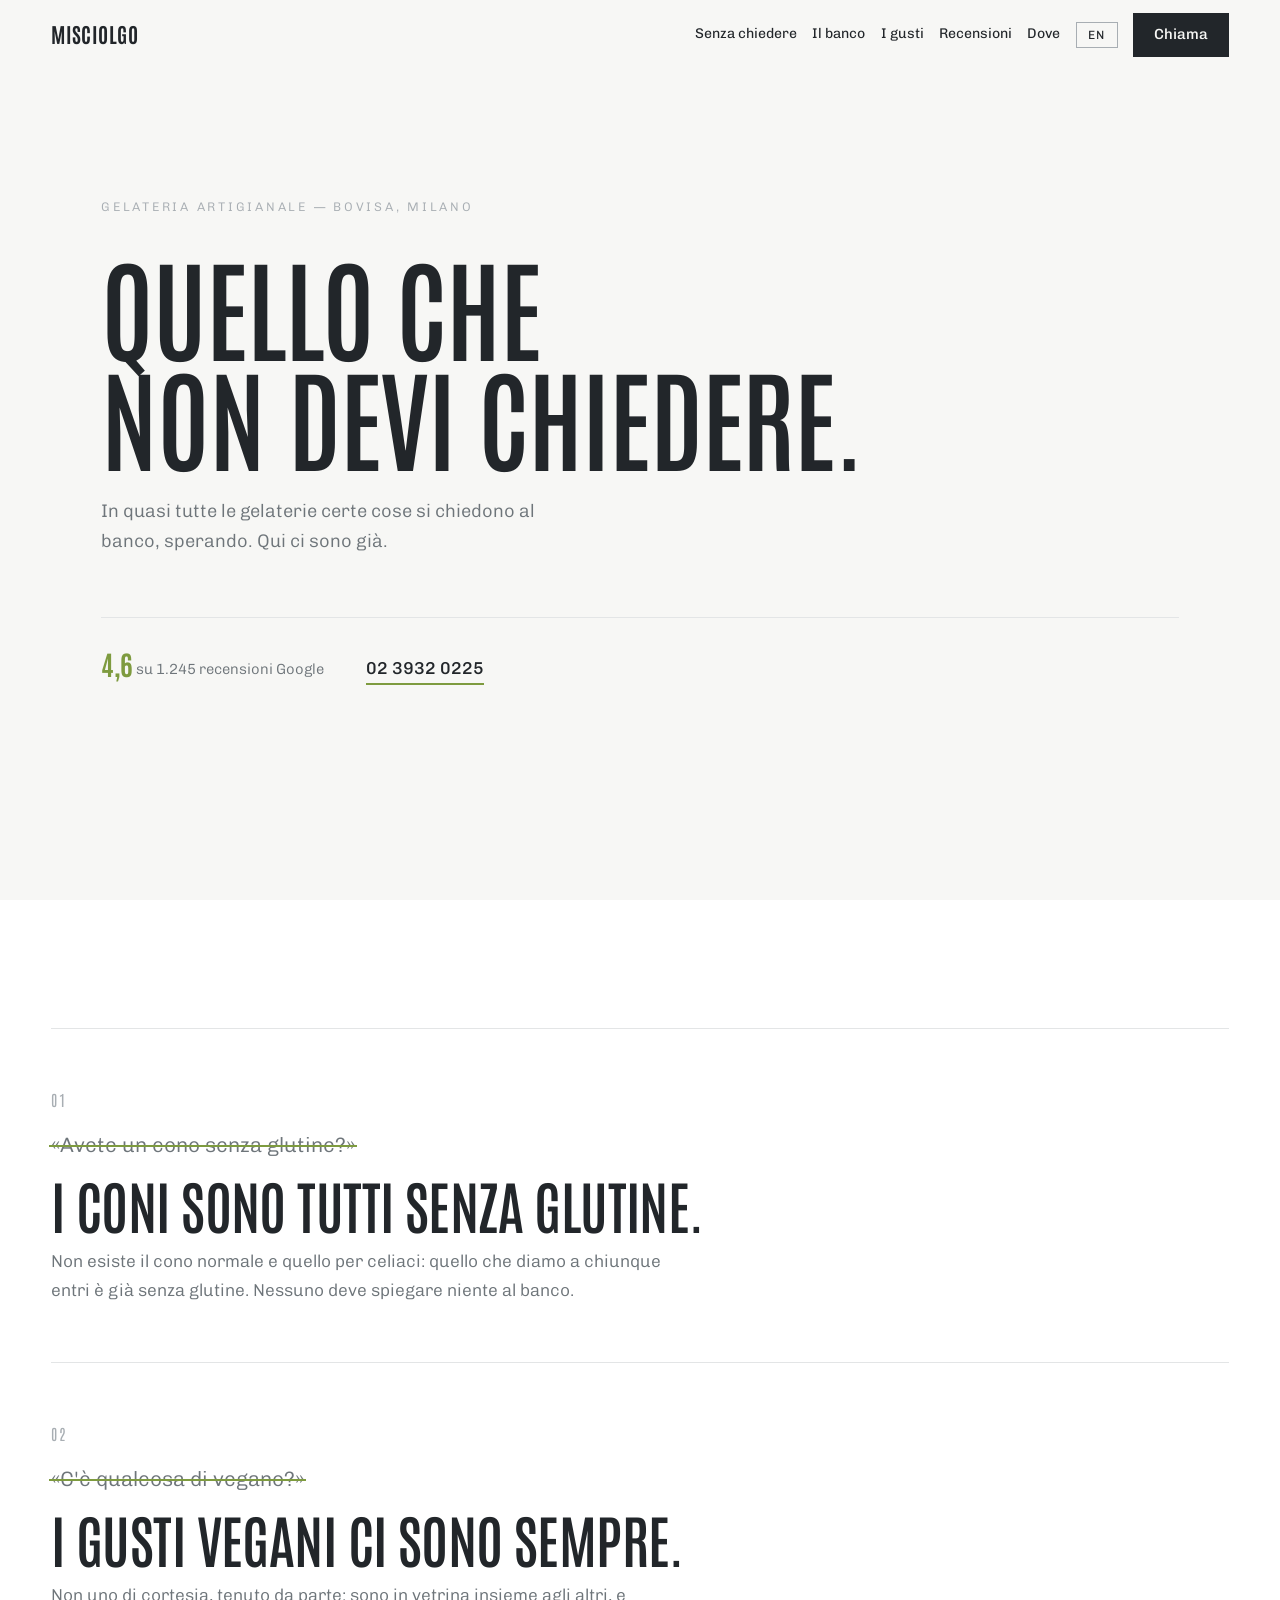
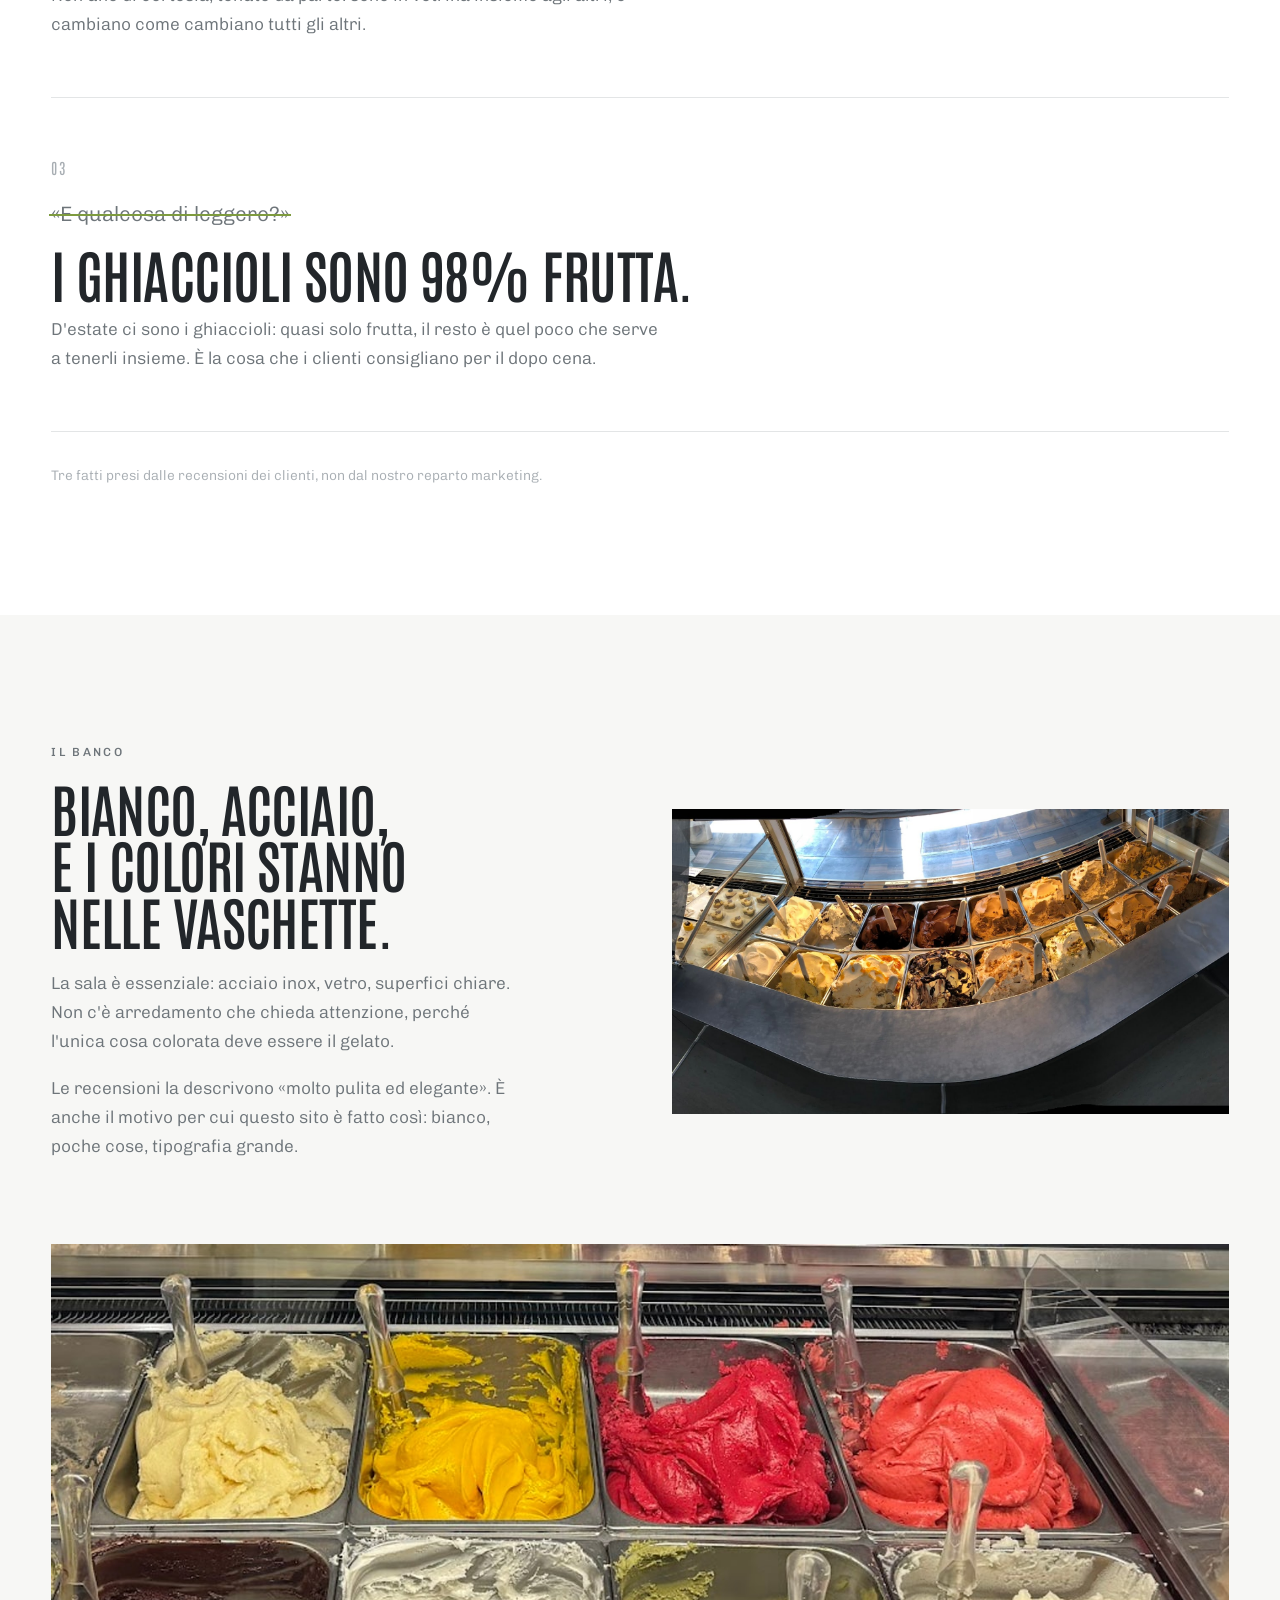
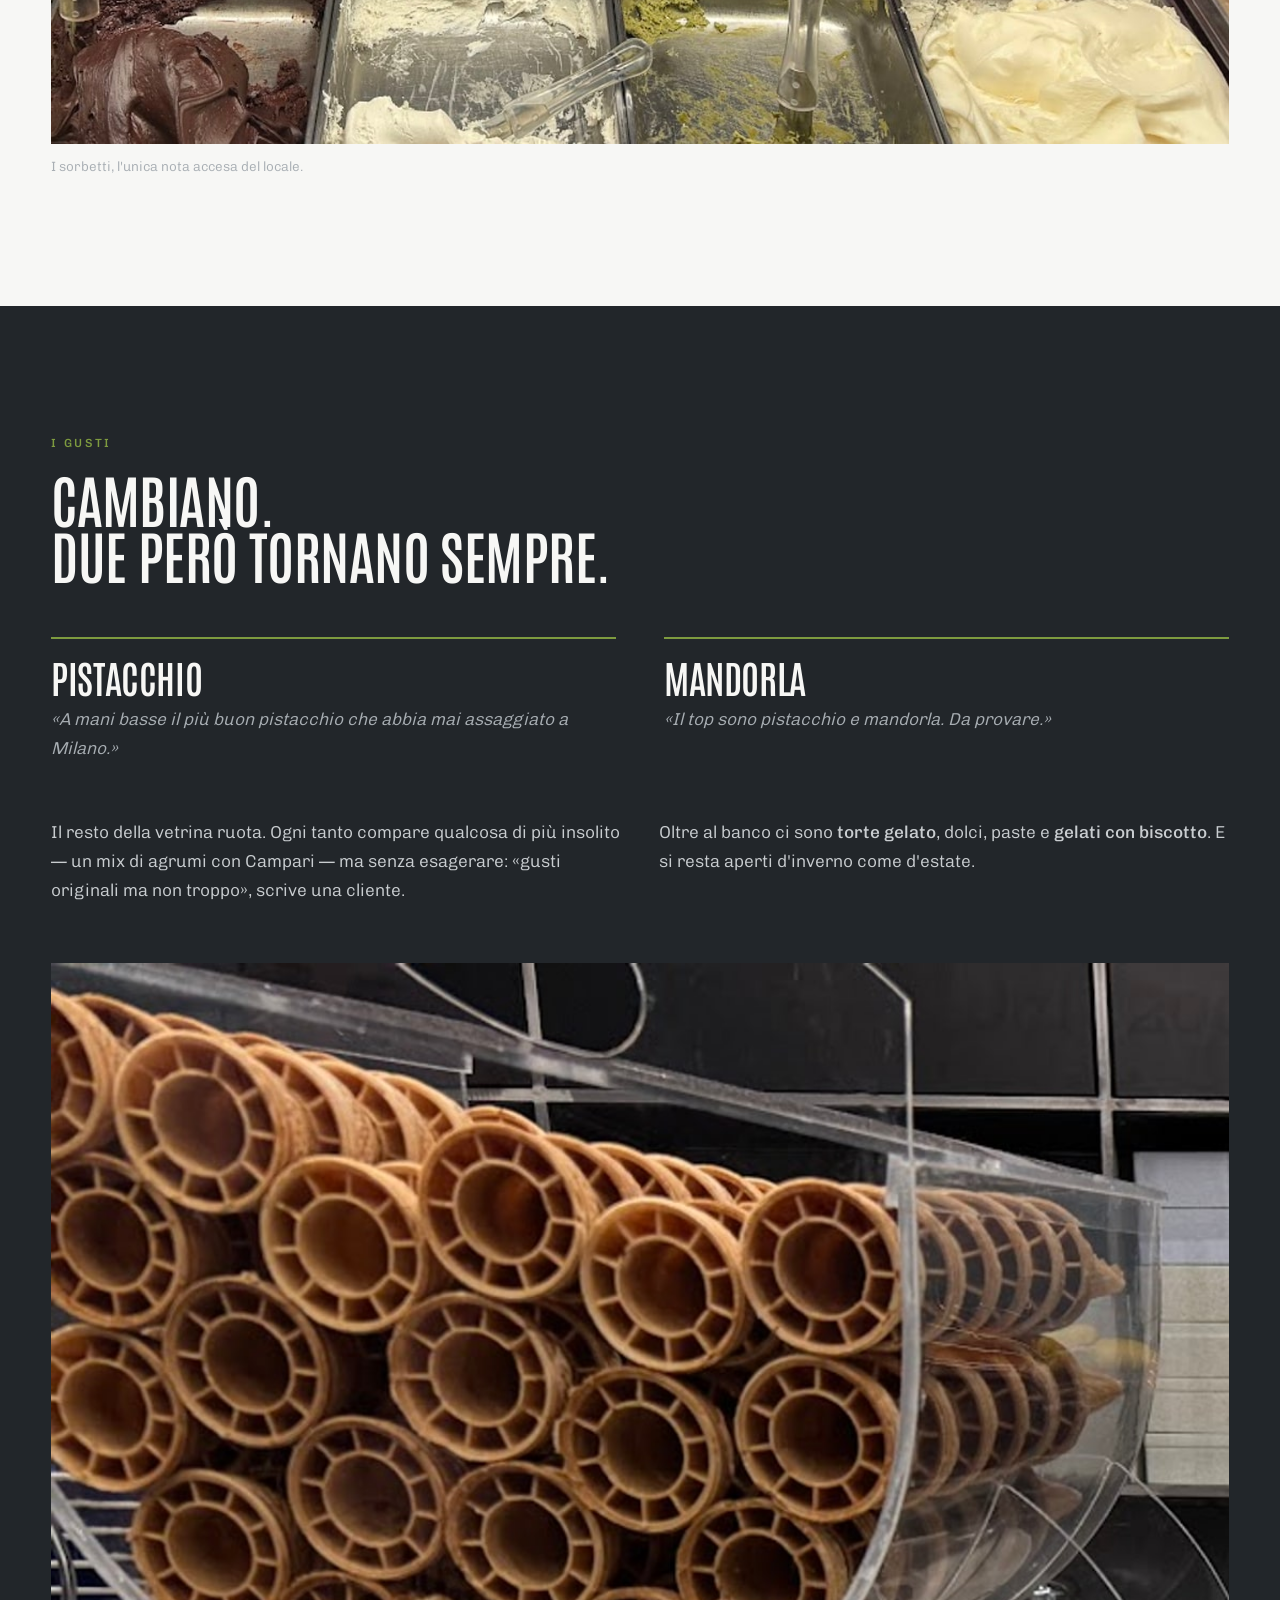
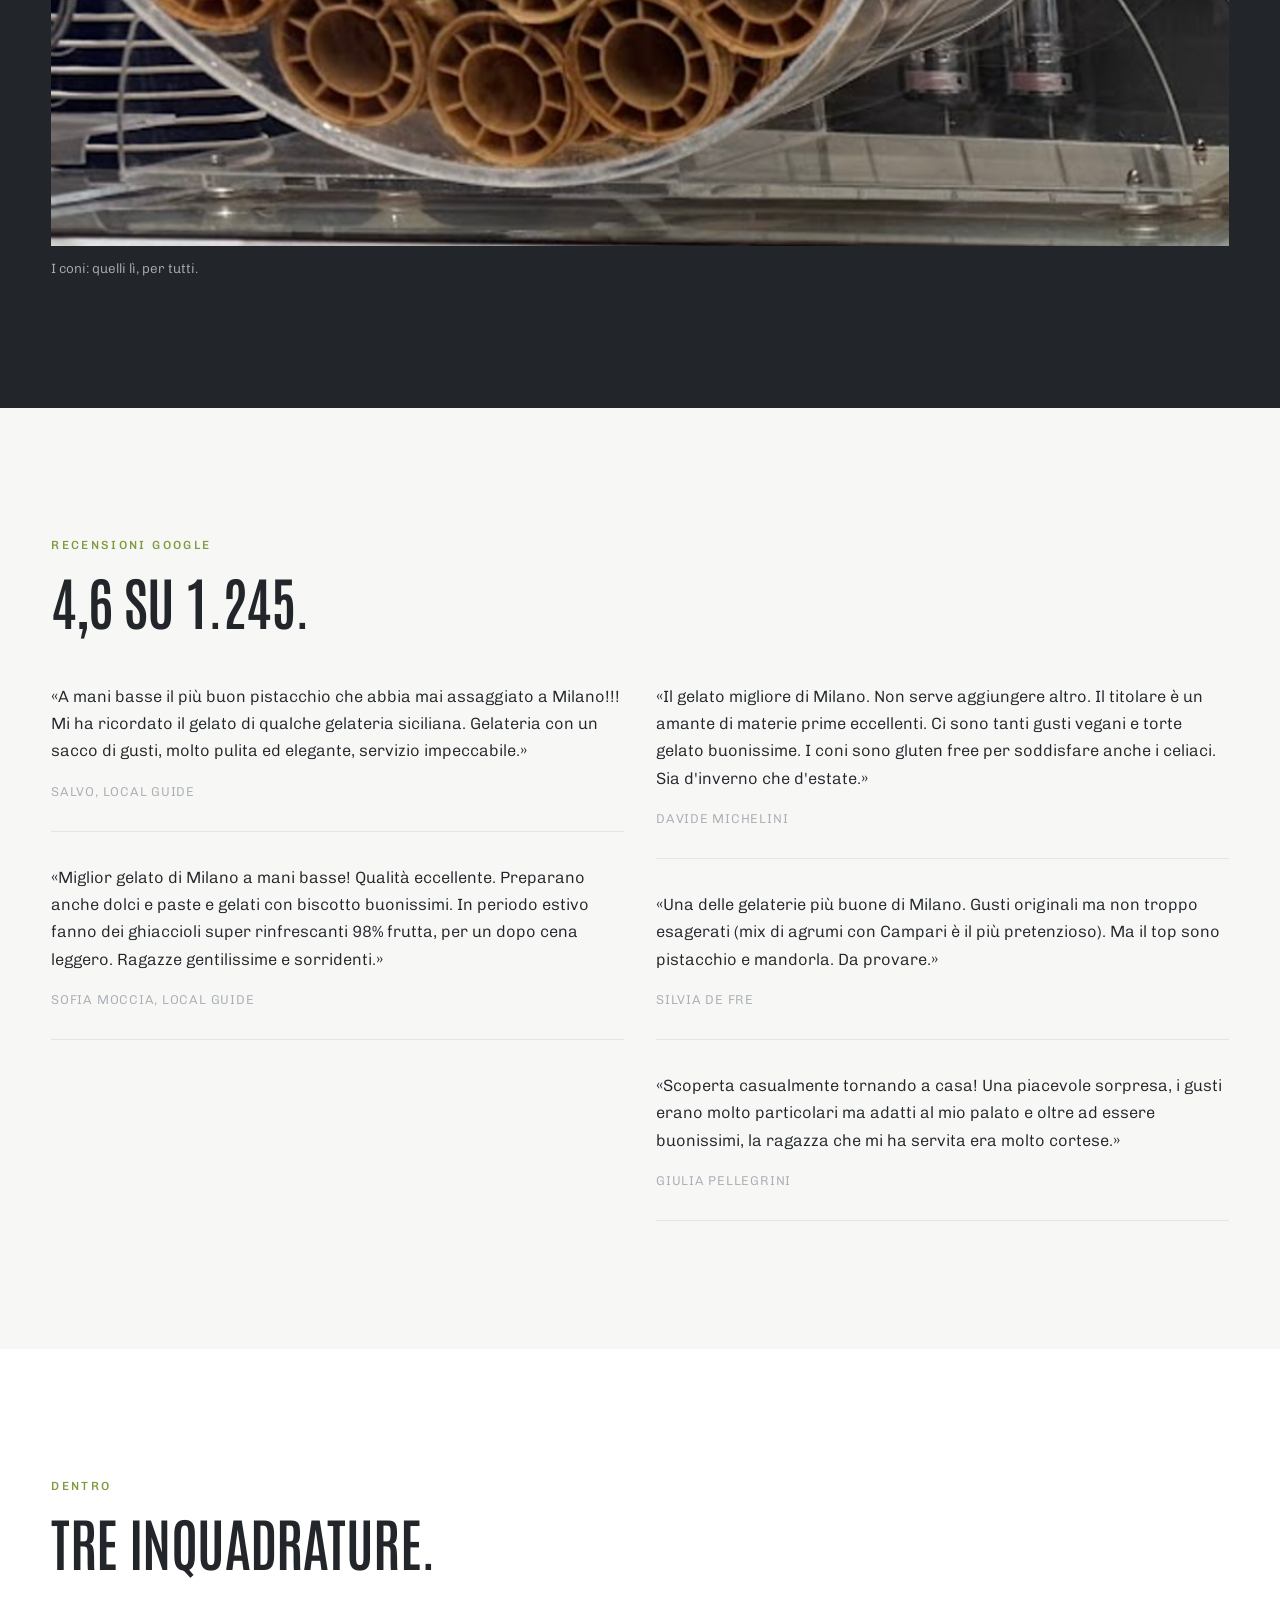
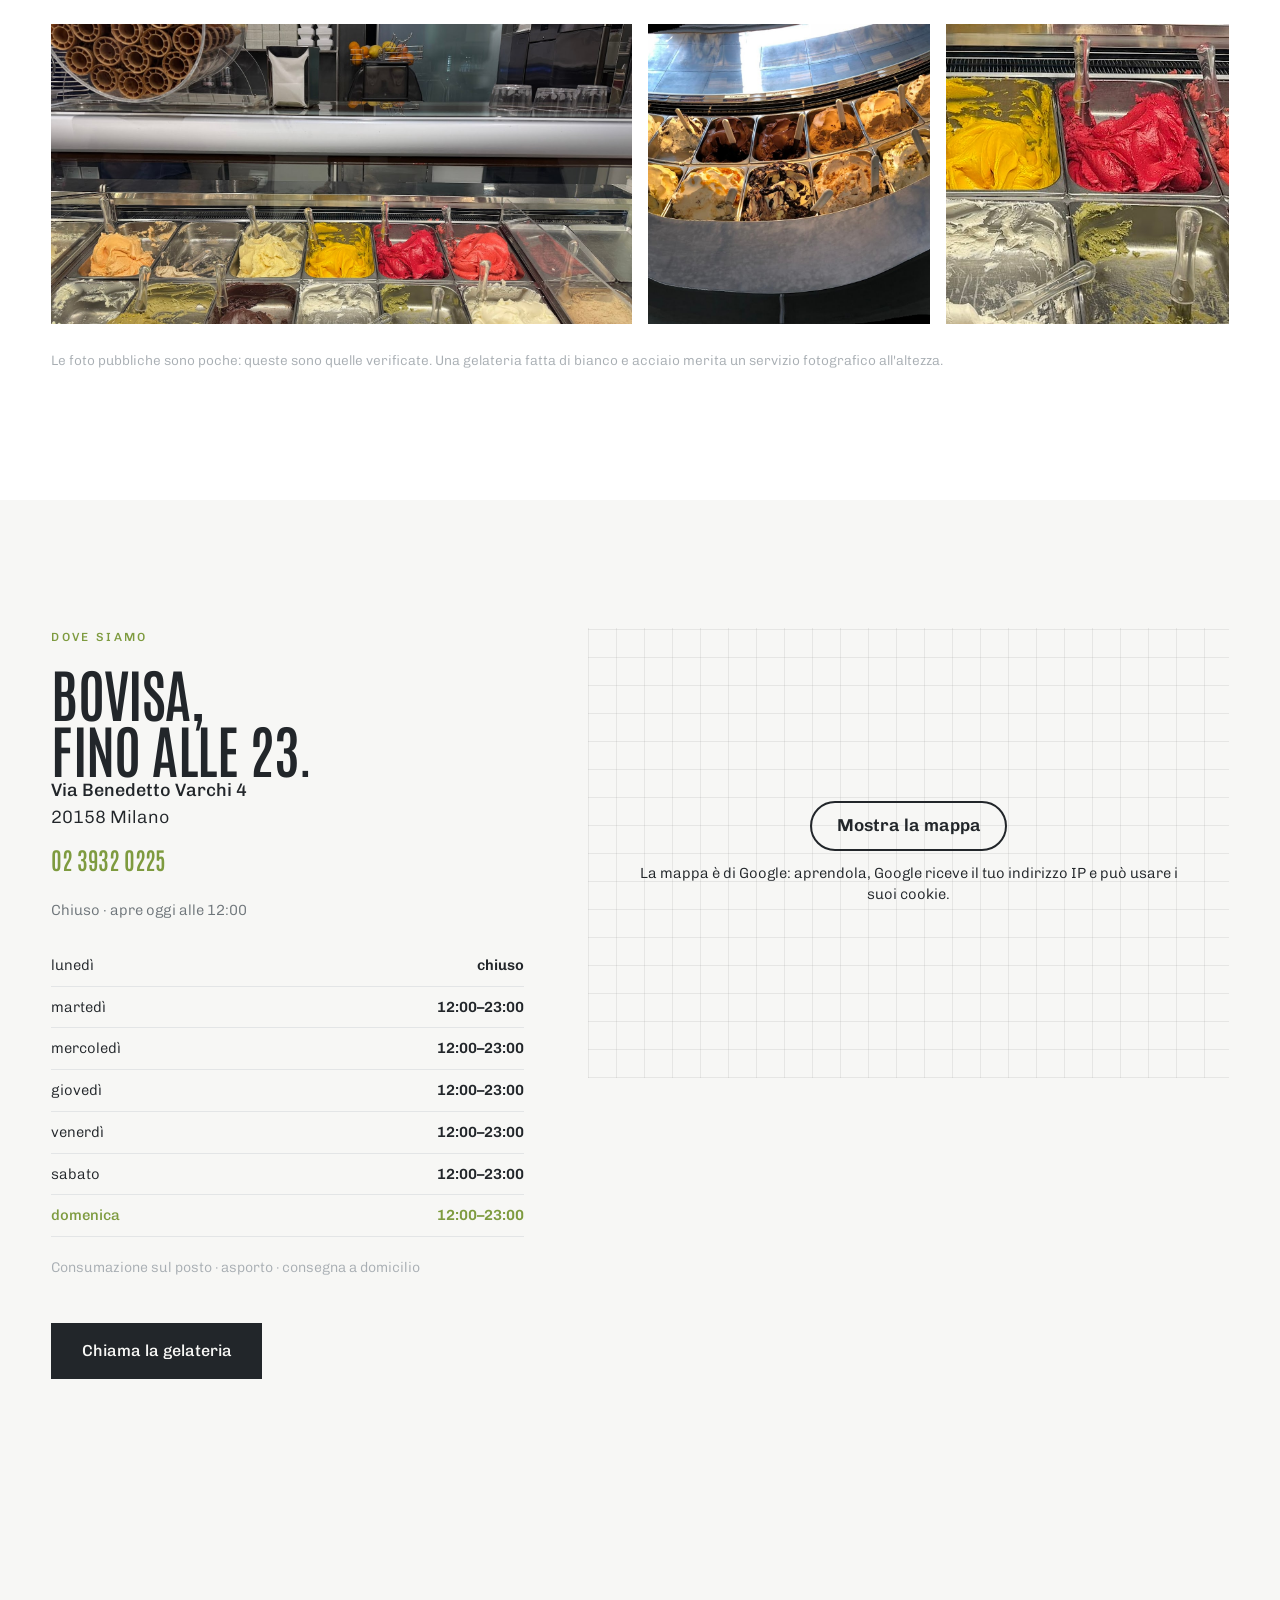
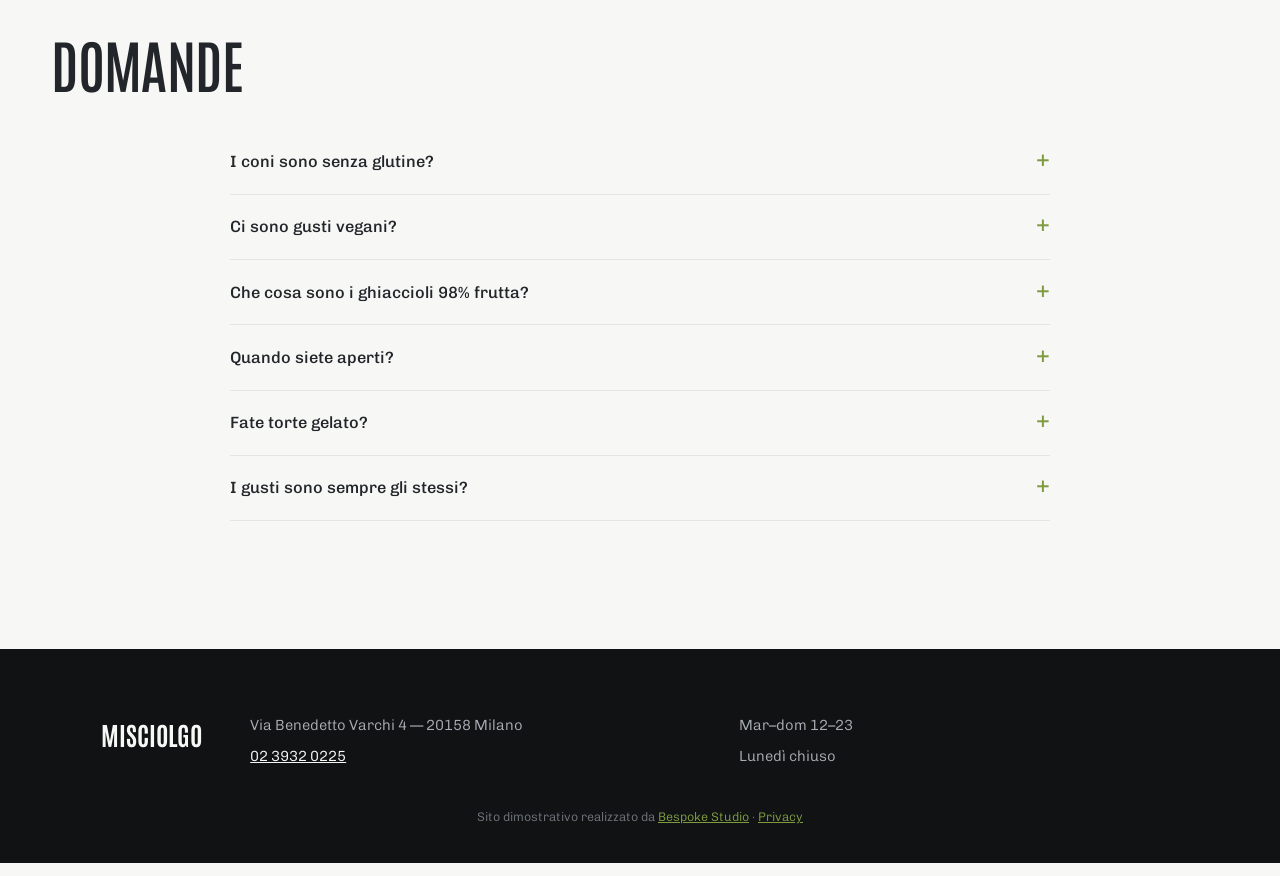
==== commit 24c52099: "Privacy e pulizia: caratteri sul sito, mappa al clic, informativa, noindex - caratteri copiati nel s" ====
--- a/index.html
+++ b/index.html
@@ -3,6 +3,7 @@
 <head>
 <meta charset="utf-8">
 <meta name="viewport" content="width=device-width, initial-scale=1">
+<meta name="robots" content="noindex">
 <title>MiSciolgo — Gelateria artigianale in Bovisa, Milano | Coni senza glutine</title>
 <meta name="description" content="Gelateria artigianale in Bovisa, Milano: i coni sono tutti senza glutine, ci sono sempre gusti vegani e i ghiaccioli sono 98% frutta. Via Benedetto Varchi 4. 4,6 su 1.245 recensioni Google. Aperto fino alle 23.">
 <link rel="canonical" href="https://rotenzark.github.io/misciolgo/">
@@ -20,9 +21,7 @@
 <link rel="icon" href="img/favicon.svg" type="image/svg+xml">
 <link rel="icon" href="img/favicon-32.png" sizes="32x32">
 <link rel="apple-touch-icon" href="img/apple-touch-icon.png">
-<link rel="preconnect" href="https://fonts.googleapis.com">
-<link rel="preconnect" href="https://fonts.gstatic.com" crossorigin>
-<link href="https://fonts.googleapis.com/css2?family=Antonio:wght@400;600;700&family=Chivo:wght@300;400;500;600&display=swap" rel="stylesheet">
+<link rel="stylesheet" href="fonts/fonts.css?v=1">
 <link rel="stylesheet" href="css/styles.css?v=1">
 <script src="https://cdn.jsdelivr.net/npm/gsap@3.12.5/dist/gsap.min.js" defer></script>
 <script src="https://cdn.jsdelivr.net/npm/gsap@3.12.5/dist/ScrollTrigger.min.js" defer></script>
@@ -45,10 +44,25 @@
     "postalCode": "20158",
     "addressCountry": "IT"
   },
-  "geo": { "@type": "GeoCoordinates", "latitude": 45.4992998, "longitude": 9.1653897 },
-  "aggregateRating": { "@type": "AggregateRating", "ratingValue": "4.6", "reviewCount": "1245" },
+  "geo": {
+    "@type": "GeoCoordinates",
+    "latitude": 45.4992998,
+    "longitude": 9.1653897
+  },
   "openingHoursSpecification": [
-    { "@type": "OpeningHoursSpecification", "dayOfWeek": ["Tuesday","Wednesday","Thursday","Friday","Saturday","Sunday"], "opens": "12:00", "closes": "23:00" }
+    {
+      "@type": "OpeningHoursSpecification",
+      "dayOfWeek": [
+        "Tuesday",
+        "Wednesday",
+        "Thursday",
+        "Friday",
+        "Saturday",
+        "Sunday"
+      ],
+      "opens": "12:00",
+      "closes": "23:00"
+    }
   ]
 }
 </script>
@@ -253,11 +267,11 @@
       <a class="cta cta-big" href="tel:+390239320225" data-i18n="dove.cta">Chiama la gelateria</a>
     </div>
     <div class="dove-map reveal">
-      <iframe
+      <div class="mappa-clic" data-mappa-clic style="--mappa-h: 450px"><template><iframe
         title="Mappa: MiSciolgo, Via Benedetto Varchi 4, Milano"
         data-i18n-title="dove.maptitle"
         src="https://www.google.com/maps?q=Misciolgo,+Via+Benedetto+Varchi+4,+20158+Milano&output=embed"
-        width="600" height="450" style="border:0" allowfullscreen="" referrerpolicy="no-referrer-when-downgrade"></iframe>
+        width="600" height="450" style="border:0" allowfullscreen="" referrerpolicy="no-referrer-when-downgrade"></iframe></template><div class="mappa-clic__velo"><a class="mappa-clic__btn" href="https://www.google.com/maps/search/?api=1&amp;query=Misciolgo%2C%20Via%20Benedetto%20Varchi%204%2C%2020158%20Milano" target="_blank" rel="noopener">Mostra la mappa</a><p class="mappa-clic__nota">La mappa è di Google: aprendola, Google riceve il tuo indirizzo IP e può usare i suoi cookie.</p></div></div>
     </div>
   </div>
 </section>
@@ -291,7 +305,7 @@
   </div>
   <p class="foot-credit">
     <span data-i18n="foot.demo">Sito dimostrativo realizzato da</span>
-    <a href="https://bespokestud.io" target="_blank" rel="noopener">Bespoke Studio</a>
+    <a href="https://bespokestud.io" target="_blank" rel="noopener">Bespoke Studio</a> · <a href="privacy.html">Privacy</a>
   </p>
 </footer>
 
@@ -305,5 +319,6 @@
   <img id="lightboxImg" src="" alt="">
 </div>
 
+<script src="js/mappa-clic.js?v=1" defer></script>
 </body>
 </html>
--- a/fonts/fonts.css
+++ b/fonts/fonts.css
@@ -0,0 +1,163 @@
+/* Caratteri ospitati sul sito: nessuna richiesta a Google Fonts o Fontshare (giro privacy 1/10/2026). Licenze in LICENSE.txt. */
+/* latin-ext */
+@font-face {
+  font-family: 'Antonio';
+  font-style: normal;
+  font-weight: 400;
+  font-display: swap;
+  src: url(antonio-v22-gNMEW3NwSYq_9WD3yHoiFbez.woff2) format('woff2');
+  unicode-range: U+0100-02BA, U+02BD-02C5, U+02C7-02CC, U+02CE-02D7, U+02DD-02FF, U+0304, U+0308, U+0329, U+1D00-1DBF, U+1E00-1E9F, U+1EF2-1EFF, U+2020, U+20A0-20AB, U+20AD-20C0, U+2113, U+2C60-2C7F, U+A720-A7FF;
+}
+/* latin */
+@font-face {
+  font-family: 'Antonio';
+  font-style: normal;
+  font-weight: 400;
+  font-display: swap;
+  src: url(antonio-v22-gNMEW3NwSYq_9WD3yHQiFQ.woff2) format('woff2');
+  unicode-range: U+0000-00FF, U+0131, U+0152-0153, U+02BB-02BC, U+02C6, U+02DA, U+02DC, U+0304, U+0308, U+0329, U+2000-206F, U+20AC, U+2122, U+2191, U+2193, U+2212, U+2215, U+FEFF, U+FFFD;
+}
+/* latin-ext */
+@font-face {
+  font-family: 'Antonio';
+  font-style: normal;
+  font-weight: 600;
+  font-display: swap;
+  src: url(antonio-v22-gNMEW3NwSYq_9WD3yHoiFbez.woff2) format('woff2');
+  unicode-range: U+0100-02BA, U+02BD-02C5, U+02C7-02CC, U+02CE-02D7, U+02DD-02FF, U+0304, U+0308, U+0329, U+1D00-1DBF, U+1E00-1E9F, U+1EF2-1EFF, U+2020, U+20A0-20AB, U+20AD-20C0, U+2113, U+2C60-2C7F, U+A720-A7FF;
+}
+/* latin */
+@font-face {
+  font-family: 'Antonio';
+  font-style: normal;
+  font-weight: 600;
+  font-display: swap;
+  src: url(antonio-v22-gNMEW3NwSYq_9WD3yHQiFQ.woff2) format('woff2');
+  unicode-range: U+0000-00FF, U+0131, U+0152-0153, U+02BB-02BC, U+02C6, U+02DA, U+02DC, U+0304, U+0308, U+0329, U+2000-206F, U+20AC, U+2122, U+2191, U+2193, U+2212, U+2215, U+FEFF, U+FFFD;
+}
+/* latin-ext */
+@font-face {
+  font-family: 'Antonio';
+  font-style: normal;
+  font-weight: 700;
+  font-display: swap;
+  src: url(antonio-v22-gNMEW3NwSYq_9WD3yHoiFbez.woff2) format('woff2');
+  unicode-range: U+0100-02BA, U+02BD-02C5, U+02C7-02CC, U+02CE-02D7, U+02DD-02FF, U+0304, U+0308, U+0329, U+1D00-1DBF, U+1E00-1E9F, U+1EF2-1EFF, U+2020, U+20A0-20AB, U+20AD-20C0, U+2113, U+2C60-2C7F, U+A720-A7FF;
+}
+/* latin */
+@font-face {
+  font-family: 'Antonio';
+  font-style: normal;
+  font-weight: 700;
+  font-display: swap;
+  src: url(antonio-v22-gNMEW3NwSYq_9WD3yHQiFQ.woff2) format('woff2');
+  unicode-range: U+0000-00FF, U+0131, U+0152-0153, U+02BB-02BC, U+02C6, U+02DA, U+02DC, U+0304, U+0308, U+0329, U+2000-206F, U+20AC, U+2122, U+2191, U+2193, U+2212, U+2215, U+FEFF, U+FFFD;
+}
+/* vietnamese */
+@font-face {
+  font-family: 'Chivo';
+  font-style: normal;
+  font-weight: 300;
+  font-display: swap;
+  src: url(chivo-v21-va9I4kzIxd1KFrBnQeNHkQ.woff2) format('woff2');
+  unicode-range: U+0102-0103, U+0110-0111, U+0128-0129, U+0168-0169, U+01A0-01A1, U+01AF-01B0, U+0300-0301, U+0303-0304, U+0308-0309, U+0323, U+0329, U+1EA0-1EF9, U+20AB;
+}
+/* latin-ext */
+@font-face {
+  font-family: 'Chivo';
+  font-style: normal;
+  font-weight: 300;
+  font-display: swap;
+  src: url(chivo-v21-va9I4kzIxd1KFrBmQeNHkQ.woff2) format('woff2');
+  unicode-range: U+0100-02BA, U+02BD-02C5, U+02C7-02CC, U+02CE-02D7, U+02DD-02FF, U+0304, U+0308, U+0329, U+1D00-1DBF, U+1E00-1E9F, U+1EF2-1EFF, U+2020, U+20A0-20AB, U+20AD-20C0, U+2113, U+2C60-2C7F, U+A720-A7FF;
+}
+/* latin */
+@font-face {
+  font-family: 'Chivo';
+  font-style: normal;
+  font-weight: 300;
+  font-display: swap;
+  src: url(chivo-v21-va9I4kzIxd1KFrBoQeM.woff2) format('woff2');
+  unicode-range: U+0000-00FF, U+0131, U+0152-0153, U+02BB-02BC, U+02C6, U+02DA, U+02DC, U+0304, U+0308, U+0329, U+2000-206F, U+20AC, U+2122, U+2191, U+2193, U+2212, U+2215, U+FEFF, U+FFFD;
+}
+/* vietnamese */
+@font-face {
+  font-family: 'Chivo';
+  font-style: normal;
+  font-weight: 400;
+  font-display: swap;
+  src: url(chivo-v21-va9I4kzIxd1KFrBnQeNHkQ.woff2) format('woff2');
+  unicode-range: U+0102-0103, U+0110-0111, U+0128-0129, U+0168-0169, U+01A0-01A1, U+01AF-01B0, U+0300-0301, U+0303-0304, U+0308-0309, U+0323, U+0329, U+1EA0-1EF9, U+20AB;
+}
+/* latin-ext */
+@font-face {
+  font-family: 'Chivo';
+  font-style: normal;
+  font-weight: 400;
+  font-display: swap;
+  src: url(chivo-v21-va9I4kzIxd1KFrBmQeNHkQ.woff2) format('woff2');
+  unicode-range: U+0100-02BA, U+02BD-02C5, U+02C7-02CC, U+02CE-02D7, U+02DD-02FF, U+0304, U+0308, U+0329, U+1D00-1DBF, U+1E00-1E9F, U+1EF2-1EFF, U+2020, U+20A0-20AB, U+20AD-20C0, U+2113, U+2C60-2C7F, U+A720-A7FF;
+}
+/* latin */
+@font-face {
+  font-family: 'Chivo';
+  font-style: normal;
+  font-weight: 400;
+  font-display: swap;
+  src: url(chivo-v21-va9I4kzIxd1KFrBoQeM.woff2) format('woff2');
+  unicode-range: U+0000-00FF, U+0131, U+0152-0153, U+02BB-02BC, U+02C6, U+02DA, U+02DC, U+0304, U+0308, U+0329, U+2000-206F, U+20AC, U+2122, U+2191, U+2193, U+2212, U+2215, U+FEFF, U+FFFD;
+}
+/* vietnamese */
+@font-face {
+  font-family: 'Chivo';
+  font-style: normal;
+  font-weight: 500;
+  font-display: swap;
+  src: url(chivo-v21-va9I4kzIxd1KFrBnQeNHkQ.woff2) format('woff2');
+  unicode-range: U+0102-0103, U+0110-0111, U+0128-0129, U+0168-0169, U+01A0-01A1, U+01AF-01B0, U+0300-0301, U+0303-0304, U+0308-0309, U+0323, U+0329, U+1EA0-1EF9, U+20AB;
+}
+/* latin-ext */
+@font-face {
+  font-family: 'Chivo';
+  font-style: normal;
+  font-weight: 500;
+  font-display: swap;
+  src: url(chivo-v21-va9I4kzIxd1KFrBmQeNHkQ.woff2) format('woff2');
+  unicode-range: U+0100-02BA, U+02BD-02C5, U+02C7-02CC, U+02CE-02D7, U+02DD-02FF, U+0304, U+0308, U+0329, U+1D00-1DBF, U+1E00-1E9F, U+1EF2-1EFF, U+2020, U+20A0-20AB, U+20AD-20C0, U+2113, U+2C60-2C7F, U+A720-A7FF;
+}
+/* latin */
+@font-face {
+  font-family: 'Chivo';
+  font-style: normal;
+  font-weight: 500;
+  font-display: swap;
+  src: url(chivo-v21-va9I4kzIxd1KFrBoQeM.woff2) format('woff2');
+  unicode-range: U+0000-00FF, U+0131, U+0152-0153, U+02BB-02BC, U+02C6, U+02DA, U+02DC, U+0304, U+0308, U+0329, U+2000-206F, U+20AC, U+2122, U+2191, U+2193, U+2212, U+2215, U+FEFF, U+FFFD;
+}
+/* vietnamese */
+@font-face {
+  font-family: 'Chivo';
+  font-style: normal;
+  font-weight: 600;
+  font-display: swap;
+  src: url(chivo-v21-va9I4kzIxd1KFrBnQeNHkQ.woff2) format('woff2');
+  unicode-range: U+0102-0103, U+0110-0111, U+0128-0129, U+0168-0169, U+01A0-01A1, U+01AF-01B0, U+0300-0301, U+0303-0304, U+0308-0309, U+0323, U+0329, U+1EA0-1EF9, U+20AB;
+}
+/* latin-ext */
+@font-face {
+  font-family: 'Chivo';
+  font-style: normal;
+  font-weight: 600;
+  font-display: swap;
+  src: url(chivo-v21-va9I4kzIxd1KFrBmQeNHkQ.woff2) format('woff2');
+  unicode-range: U+0100-02BA, U+02BD-02C5, U+02C7-02CC, U+02CE-02D7, U+02DD-02FF, U+0304, U+0308, U+0329, U+1D00-1DBF, U+1E00-1E9F, U+1EF2-1EFF, U+2020, U+20A0-20AB, U+20AD-20C0, U+2113, U+2C60-2C7F, U+A720-A7FF;
+}
+/* latin */
+@font-face {
+  font-family: 'Chivo';
+  font-style: normal;
+  font-weight: 600;
+  font-display: swap;
+  src: url(chivo-v21-va9I4kzIxd1KFrBoQeM.woff2) format('woff2');
+  unicode-range: U+0000-00FF, U+0131, U+0152-0153, U+02BB-02BC, U+02C6, U+02DA, U+02DC, U+0304, U+0308, U+0329, U+2000-206F, U+20AC, U+2122, U+2191, U+2193, U+2212, U+2215, U+FEFF, U+FFFD;
+}
--- a/css/styles.css
+++ b/css/styles.css
@@ -342,3 +342,12 @@
   .shot img { height: 220px; }
   .foot-inner { grid-template-columns: 1fr; }
 }
+
+/*MAPPACLIC*/
+/* la mappa Google si carica solo al clic (giro privacy 1/10/2026) */
+.mappa-clic { display: flex; align-items: center; justify-content: center; width: 100%; height: 100%; min-height: var(--mappa-h, 320px); box-sizing: border-box; padding: 24px; text-align: center; background: repeating-linear-gradient(0deg, rgba(127, 127, 127, 0.14) 0 1px, transparent 1px 28px), repeating-linear-gradient(90deg, rgba(127, 127, 127, 0.14) 0 1px, transparent 1px 28px); }
+.mappa-clic__velo { display: flex; flex-direction: column; align-items: center; gap: 12px; max-width: 32em; }
+.mappa-clic__btn { display: inline-block; padding: 0.75em 1.4em; border: 2px solid currentColor; border-radius: 999px; color: inherit; font: inherit; font-weight: 600; line-height: 1.2; text-decoration: none; background: transparent; cursor: pointer; }
+.mappa-clic__btn:hover, .mappa-clic__btn:focus-visible { text-decoration: underline; }
+.mappa-clic__nota { margin: 0; font-size: 0.85em; line-height: 1.45; }
+/*/MAPPACLIC*/
